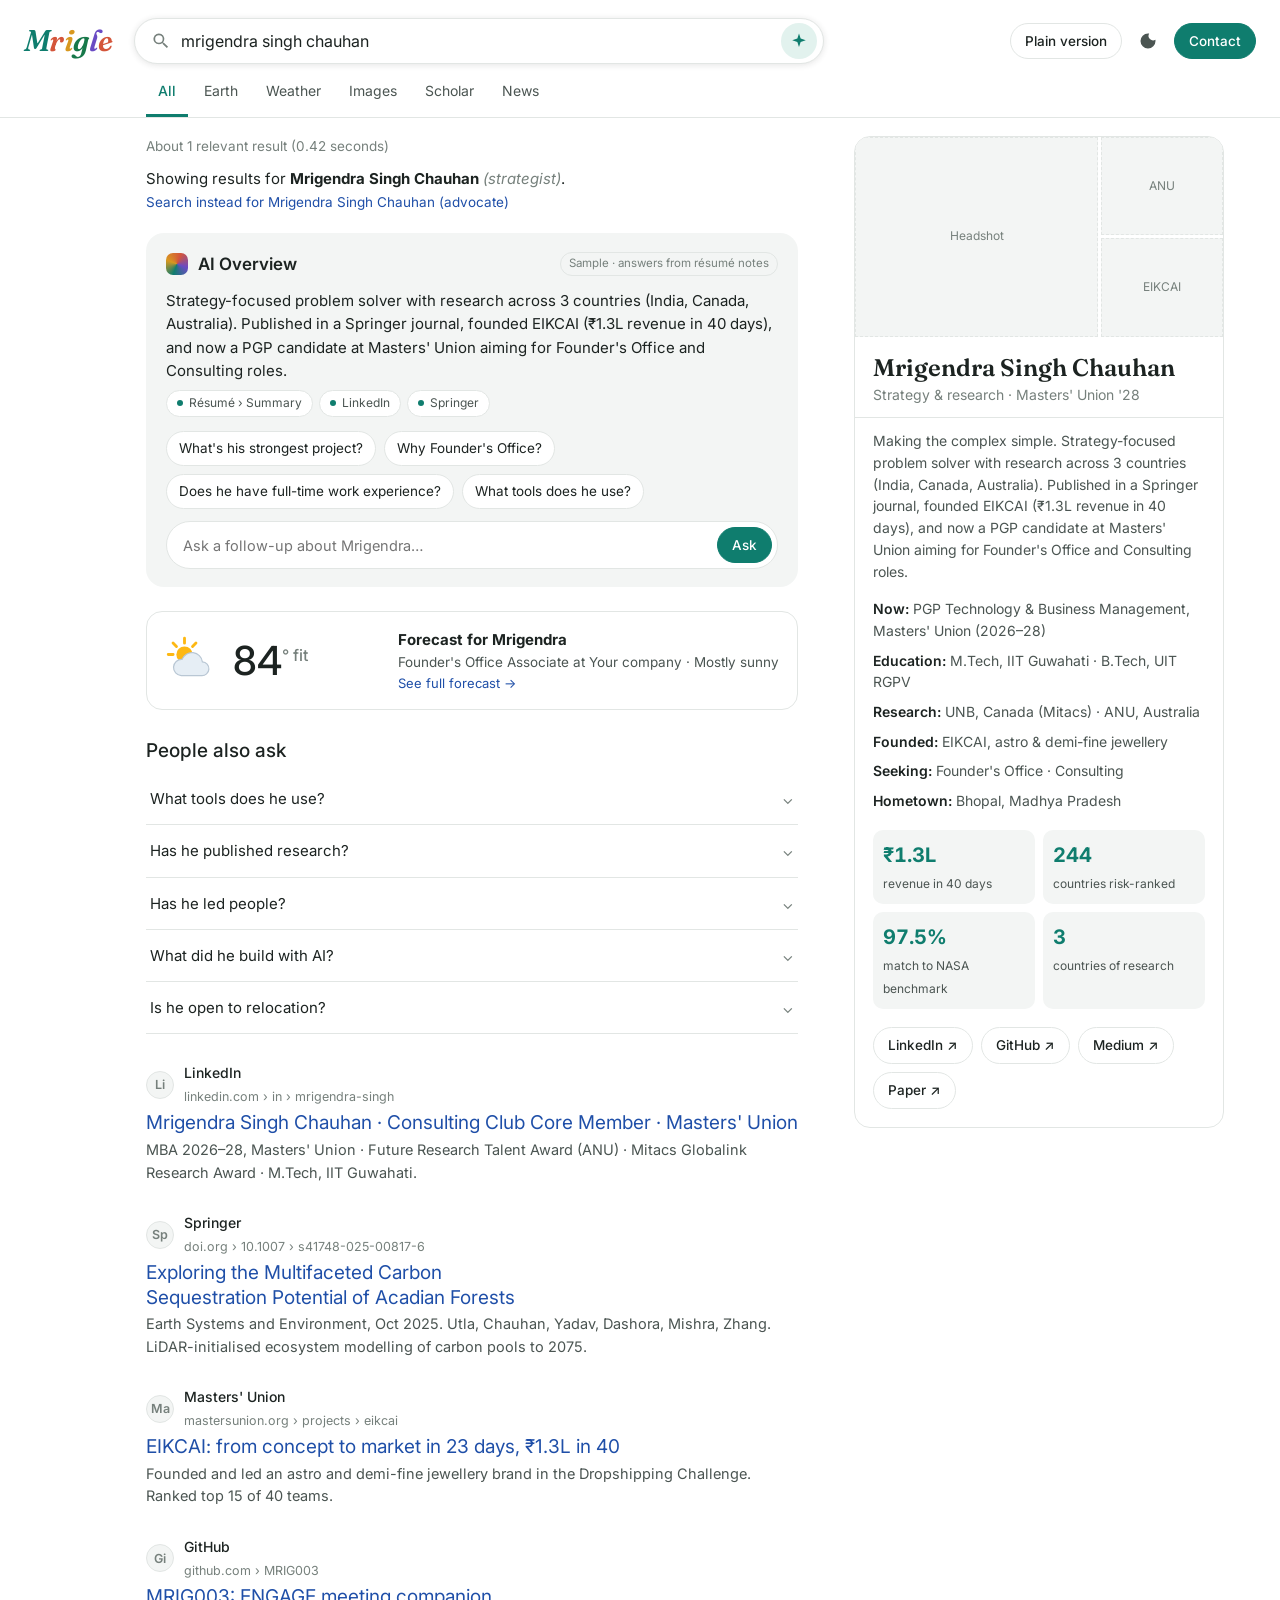
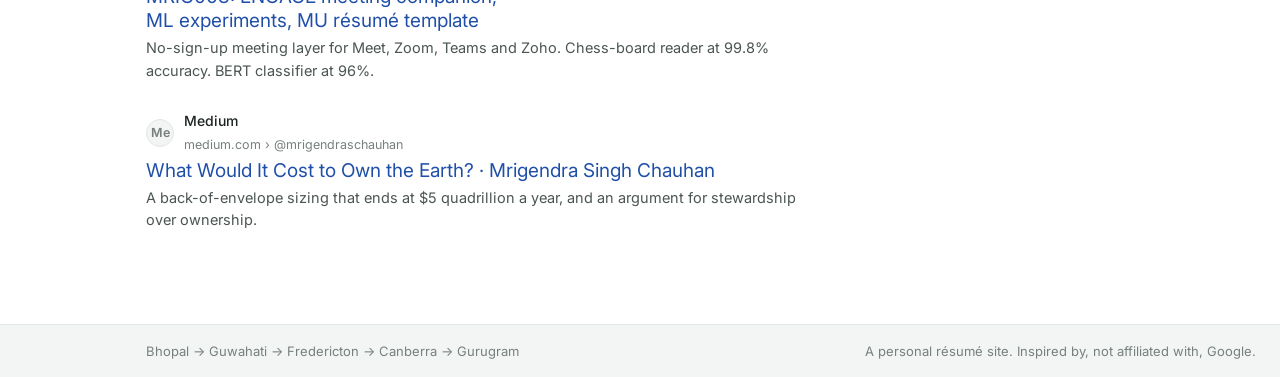
==== search/index.html @ 3cc462b9 "Add Mrigle sample: search results, AI overview chat, Earth globe and per-company fit forecast Co-Aut" ====
<!doctype html>
<html lang="en">
<head>
<meta charset="utf-8">
<meta name="viewport" content="width=device-width, initial-scale=1">
<title>Mrigendra Singh Chauhan · Mrigle</title>
<meta name="description" content="Search results for Mrigendra Singh Chauhan: researcher across 3 countries, founder, and Founder's Office / Consulting candidate. Ask the AI overview or check the forecast for your company.">
<meta property="og:title" content="Mrigendra Singh Chauhan · Making the complex simple">
<meta property="og:description" content="Research in 3 countries · Springer-published · Founded EIKCAI (₹1.3L in 40 days) · Masters' Union PGP">
<link rel="preconnect" href="https://fonts.googleapis.com">
<link rel="preconnect" href="https://fonts.gstatic.com" crossorigin>
<link href="https://fonts.googleapis.com/css2?family=Fraunces:ital,opsz,wght@1,9..144,600;0,9..144,600&family=Inter:wght@400;500;600&display=swap" rel="stylesheet">
<link rel="stylesheet" href="styles.css">
</head>
<body>
<a class="skip" href="#main">Skip to content</a>

<header class="top">
  <div class="top-row">
    <a class="logo" href="#all" aria-label="Mrigle home"><span>M</span><span>r</span><span>i</span><span>g</span><span>l</span><span>e</span></a>
    <form class="searchbar" id="searchForm" role="search">
      <svg viewBox="0 0 24 24" aria-hidden="true"><path d="M15.5 14h-.8l-.3-.3A6.5 6.5 0 1 0 9.5 16a6.5 6.5 0 0 0 4.2-1.6l.3.3v.8l5 5 1.5-1.5-5-5Zm-6 0a4.5 4.5 0 1 1 0-9 4.5 4.5 0 0 1 0 9Z"/></svg>
      <input id="q" aria-label="Ask about Mrigendra" autocomplete="off">
      <button type="submit" class="ask-btn" aria-label="Ask">
        <svg viewBox="0 0 24 24" aria-hidden="true"><path d="M12 2l2.2 6.6L21 11l-6.8 2.4L12 20l-2.2-6.6L3 11l6.8-2.4z"/></svg>
      </button>
    </form>
    <div class="top-actions">
      <button class="pill" id="plainBtn" aria-pressed="false">Plain version</button>
      <button class="icon-btn" id="themeBtn" aria-label="Toggle dark mode">
        <svg viewBox="0 0 24 24" aria-hidden="true"><path d="M12 3a9 9 0 1 0 9 9c0-.5 0-.9-.1-1.4A5.5 5.5 0 0 1 13.4 3.1L12 3Z"/></svg>
      </button>
      <a class="pill solid" href="mailto:mrigendra.chauhan2028@mastersunion.org">Contact</a>
    </div>
  </div>
  <nav class="tabs" aria-label="Result types">
    <a href="#all" data-tab="all">All</a>
    <a href="#maps" data-tab="maps">Earth</a>
    <a href="#weather" data-tab="weather">Weather</a>
    <a href="#images" data-tab="images">Images</a>
    <a href="#scholar" data-tab="scholar">Scholar</a>
    <a href="#news" data-tab="news">News</a>
  </nav>
</header>

<main id="main">
  <!-- ALL -->
  <section class="tab" id="tab-all" aria-label="All results">
    <div class="serp">
      <div class="col-main">
        <p class="meta-line">About 1 relevant result (0.42 seconds)</p>
        <p class="dym">Showing results for <b>Mrigendra Singh Chauhan</b> <i>(strategist)</i>. <button class="link" id="dymBtn">Search instead for Mrigendra Singh Chauhan (advocate)</button></p>
        <p class="dym-note" id="dymNote" hidden>Different Mrigendra. Several people share this name; this one models climates and markets, not court cases.</p>

        <article class="overview" aria-label="AI Overview">
          <header class="ov-head">
            <span class="spark" aria-hidden="true"></span><h2>AI Overview</h2>
            <span class="badge">Sample · answers from résumé notes</span>
          </header>
          <div class="thread" id="thread" aria-live="polite"></div>
          <div class="ov-chips" id="ovChips"></div>
          <form class="followup" id="followForm">
            <input id="followInput" placeholder="Ask a follow-up about Mrigendra…" aria-label="Ask a follow-up">
            <button class="pill solid" type="submit">Ask</button>
          </form>
        </article>

        <a class="weather-card" href="#weather" id="miniWeather" aria-label="Open the forecast for Mrigendra"></a>

        <section class="paa" aria-label="People also ask">
          <h2>People also ask</h2>
          <div id="paa"></div>
        </section>

        <section class="results" id="results" aria-label="Web results"></section>
      </div>

      <aside class="kp" aria-label="Knowledge panel">
        <div class="kp-photos">
          <div class="ph big">Headshot</div>
          <div class="ph">ANU</div>
          <div class="ph">EIKCAI</div>
        </div>
        <h2 id="kpName"></h2>
        <p class="kp-sub">Strategy &amp; research · Masters' Union '28</p>
        <p class="kp-summary" id="kpSummary"></p>
        <dl id="kpFacts"></dl>
        <div class="kp-stats" id="kpStats"></div>
        <div class="kp-links" id="kpLinks"></div>
      </aside>
    </div>
  </section>

  <!-- EARTH -->
  <section class="tab" id="tab-maps" aria-label="Earth" hidden>
    <div class="earth">
      <div class="globe-wrap" id="globeWrap">
        <svg id="globe" role="img" aria-label="Globe showing the route from Bhopal to Gurugram via Guwahati, Fredericton and Canberra"></svg>
        <div class="globe-hint">Drag to spin · click a pin</div>
      </div>
      <aside class="voyager" aria-label="Story">
        <div class="v-head">
          <span class="v-kicker">Voyager story</span>
          <h2>The route so far</h2>
          <div class="layers" id="layers" role="group" aria-label="Layers"></div>
        </div>
        <div class="v-card" id="vCard" aria-live="polite"></div>
        <div class="v-nav">
          <button class="pill" id="prevBtn">← Prev</button>
          <button class="pill solid" id="tourBtn">▶ Play tour</button>
          <button class="pill" id="nextBtn">Next →</button>
        </div>
        <ol class="v-list" id="vList"></ol>
      </aside>
    </div>
  </section>

  <!-- WEATHER -->
  <section class="tab" id="tab-weather" aria-label="Weather" hidden>
    <div class="wx-wrap">
      <article class="wx" id="wx" aria-live="polite"></article>
      <aside class="wx-side">
        <h2>Check another forecast</h2>
        <label for="companySel" class="lbl">Saved company forecasts</label>
        <select id="companySel"></select>
        <label for="jd" class="lbl">Or paste a job description</label>
        <textarea id="jd" placeholder="Paste the JD. The forecast updates with an honest match: sunshine where I fit, rain where I don't."></textarea>
        <div class="row">
          <button class="pill solid" id="jdBtn">Run forecast</button>
          <button class="pill" data-ex="strong">Strong-fit JD</button>
          <button class="pill" data-ex="weak">Weak-fit JD</button>
        </div>
        <p class="fineprint">Sample uses keyword matching. The final build reads the JD with an AI model, using only my résumé as evidence.</p>
      </aside>
    </div>
  </section>

  <!-- IMAGES -->
  <section class="tab" id="tab-images" aria-label="Images" hidden>
    <div class="wide"><div class="img-grid" id="imgGrid"></div></div>
  </section>

  <!-- SCHOLAR -->
  <section class="tab" id="tab-scholar" aria-label="Scholar" hidden>
    <div class="wide narrow" id="scholar"></div>
  </section>

  <!-- NEWS -->
  <section class="tab" id="tab-news" aria-label="News" hidden>
    <div class="wide narrow" id="news"></div>
  </section>

  <!-- PLAIN -->
  <section id="plain" hidden aria-label="Plain résumé"></section>
</main>

<footer class="foot">
  <span>Bhopal → Guwahati → Fredericton → Canberra → Gurugram</span>
  <span>A personal résumé site. Inspired by, not affiliated with, Google.</span>
</footer>

<script src="vendor/d3.min.js"></script>
<script src="vendor/topojson-client.min.js"></script>
<script src="vendor/world-110m.js"></script>
<script src="data.js"></script>
<script src="app.js"></script>
</body>
</html>
---- search/styles.css ----
:root{
  --bg:#ffffff; --bg-2:#f3f5f4; --card:#ffffff; --ink:#1c2321; --ink-2:#4b5552; --muted:#76807c;
  --line:#e2e6e4; --link:#1f4fa8; --visited:#5b3fa0; --green:#17784a; --chip:#eef2f0;
  --accent:#0f7d6e; --accent-soft:#e2f2ee; --coral:#d4553a; --amber:#d8981f; --violet:#6a4bc4;
  --sky-1:#4a90c9; --sky-2:#7cb8e2; --space:#0b1020;
  --sans:'Inter',system-ui,-apple-system,Segoe UI,Roboto,Arial,sans-serif; --serif:'Fraunces',Georgia,serif;
}
@media (prefers-color-scheme:dark){:root:not([data-theme="light"]){
  --bg:#151918; --bg-2:#1d2321; --card:#1d2321; --ink:#e8ecea; --ink-2:#b6bfbb; --muted:#8c9692;
  --line:#2e3633; --link:#8ab4f8; --visited:#c3a6f5; --green:#6fcf97; --chip:#252c2a;
  --accent:#5fd0bc; --accent-soft:#1d3531; --sky-1:#1e3a5c; --sky-2:#2e5a85;}}
:root[data-theme="dark"]{
  --bg:#151918; --bg-2:#1d2321; --card:#1d2321; --ink:#e8ecea; --ink-2:#b6bfbb; --muted:#8c9692;
  --line:#2e3633; --link:#8ab4f8; --visited:#c3a6f5; --green:#6fcf97; --chip:#252c2a;
  --accent:#5fd0bc; --accent-soft:#1d3531; --sky-1:#1e3a5c; --sky-2:#2e5a85;}

*{box-sizing:border-box;margin:0;padding:0}
body{background:var(--bg);color:var(--ink);font:15px/1.55 var(--sans);-webkit-font-smoothing:antialiased}
a{color:var(--link);text-decoration:none}
a:hover{text-decoration:underline}
button{font:inherit;color:inherit;cursor:pointer}
:focus-visible{outline:2px solid var(--accent);outline-offset:2px}
h1,h2,h3{text-wrap:balance}
.skip{position:absolute;left:-999px}
.skip:focus{left:12px;top:12px;background:var(--card);padding:8px;z-index:99}

/* header */
.top{position:sticky;top:0;z-index:30;background:var(--bg);border-bottom:1px solid var(--line)}
.top-row{display:flex;align-items:center;gap:22px;padding:18px 24px 6px}
.logo{font:600 italic 30px/1 var(--serif);letter-spacing:-.02em;text-decoration:none!important;flex:none}
.logo span:nth-child(1){color:var(--accent)} .logo span:nth-child(2){color:var(--coral)}
.logo span:nth-child(3){color:var(--amber)} .logo span:nth-child(4){color:var(--green)}
.logo span:nth-child(5){color:var(--violet)} .logo span:nth-child(6){color:var(--coral)}
.searchbar{flex:1;max-width:690px;display:flex;align-items:center;gap:10px;background:var(--card);border:1px solid var(--line);border-radius:999px;padding:0 6px 0 16px;height:46px;box-shadow:0 1px 6px rgba(32,33,36,.12)}
.searchbar:focus-within{box-shadow:0 1px 10px rgba(32,33,36,.22)}
.searchbar svg{width:20px;height:20px;fill:var(--muted);flex:none}
.searchbar input{flex:1;border:0;background:transparent;font:16px var(--sans);color:var(--ink);outline:none;min-width:0}
.ask-btn{width:36px;height:36px;border-radius:50%;border:0;background:var(--accent-soft);display:grid;place-items:center}
.ask-btn svg{fill:var(--accent);width:18px;height:18px}
.top-actions{display:flex;gap:8px;align-items:center;margin-left:auto}
.pill{border:1px solid var(--line);background:var(--card);border-radius:999px;padding:7px 14px;font-size:13.5px;font-weight:500;color:var(--ink);transition:transform .12s,background .15s;display:inline-flex;align-items:center;gap:6px;text-decoration:none!important}
.pill:hover{background:var(--bg-2)}
.pill:active{transform:scale(.97)}
.pill.solid{background:var(--accent);border-color:var(--accent);color:#fff}
:root[data-theme="dark"] .pill.solid{color:#0b1513}
.icon-btn{width:36px;height:36px;border-radius:50%;border:0;background:transparent;display:grid;place-items:center}
.icon-btn:hover{background:var(--bg-2)}
.icon-btn svg{width:20px;height:20px;fill:var(--ink-2)}
.tabs{display:flex;gap:4px;padding:0 24px 0 146px;overflow-x:auto;scrollbar-width:none}
.tabs a{padding:10px 12px 12px;color:var(--ink-2);font-size:14px;border-bottom:3px solid transparent;white-space:nowrap;text-decoration:none}
.tabs a:hover{color:var(--ink)}
.tabs a[aria-current="page"]{color:var(--accent);border-bottom-color:var(--accent);font-weight:500}

/* all tab */
.serp{display:grid;grid-template-columns:minmax(0,652px) 370px;gap:56px;padding:18px 24px 64px 146px}
.meta-line{color:var(--muted);font-size:13.5px}
.dym{margin:10px 0 2px;font-size:15px}
.dym i{color:var(--muted)}
.link{border:0;background:none;color:var(--link);text-align:left;font-size:13.5px;display:block;margin-top:2px}
.link:hover{text-decoration:underline}
.dym-note{font-size:13.5px;color:var(--ink-2);background:var(--bg-2);padding:8px 12px;border-radius:8px;margin-top:6px}

.overview{margin:20px 0 24px;border-radius:18px;background:var(--bg-2);padding:18px 20px}
.ov-head{display:flex;align-items:center;gap:10px;margin-bottom:12px;flex-wrap:wrap}
.ov-head h2{font-size:17px;font-weight:600}
.spark{width:22px;height:22px;border-radius:7px;background:conic-gradient(from 200deg,var(--accent),var(--amber),var(--coral),var(--violet),var(--accent))}
.badge{font-size:11.5px;color:var(--muted);border:1px solid var(--line);border-radius:999px;padding:2px 8px;margin-left:auto}
.thread{display:flex;flex-direction:column;gap:12px;max-height:440px;overflow:auto}
.q-bubble{align-self:flex-end;background:var(--accent);color:#fff;padding:8px 14px;border-radius:16px 16px 4px 16px;max-width:85%;font-size:14.5px}
:root[data-theme="dark"] .q-bubble{color:#0b1513}
.a-block{font-size:15px;color:var(--ink)}
.a-block .cursor{display:inline-block;width:7px;height:15px;background:var(--accent);margin-left:2px;vertical-align:-2px;animation:blink 1s steps(2) infinite}
@keyframes blink{50%{opacity:0}}
.sources{display:flex;flex-wrap:wrap;gap:6px;margin-top:8px}
.src{font-size:12px;background:var(--card);border:1px solid var(--line);border-radius:999px;padding:3px 10px;color:var(--ink-2);display:inline-flex;gap:6px;align-items:center}
.src:before{content:"";width:6px;height:6px;border-radius:50%;background:var(--accent)}
.ov-chips{display:flex;flex-wrap:wrap;gap:8px;margin:14px 0 12px}
.chip{border:1px solid var(--line);background:var(--card);border-radius:999px;padding:6px 12px;font-size:13.5px}
.chip:hover{border-color:var(--accent);color:var(--accent)}
.followup{display:flex;gap:8px;background:var(--card);border:1px solid var(--line);border-radius:999px;padding:5px 5px 5px 16px}
.followup input{flex:1;border:0;background:transparent;font:14.5px var(--sans);color:var(--ink);outline:none;min-width:0}

/* mini weather answer card */
.weather-card{display:grid;grid-template-columns:auto 1fr auto;gap:16px;align-items:center;border:1px solid var(--line);border-radius:16px;padding:16px 18px;margin-bottom:26px;color:var(--ink);text-decoration:none!important;transition:box-shadow .15s}
.weather-card:hover{box-shadow:0 2px 12px rgba(0,0,0,.08)}
.weather-card .wi{width:52px;height:52px}
.weather-card .t{font-size:40px;font-weight:500;line-height:1}
.weather-card .t sup{font-size:16px;color:var(--muted)}
.weather-card .w-meta{font-size:13.5px;color:var(--ink-2)}
.weather-card .w-meta b{display:block;font-size:15px;color:var(--ink)}
.weather-card .go{font-size:13px;color:var(--link)}

/* people also ask */
.paa{margin-bottom:28px}
.paa h2{font-size:19px;font-weight:500;margin-bottom:8px}
.paa details{border-bottom:1px solid var(--line)}
.paa summary{list-style:none;cursor:pointer;padding:14px 4px;display:flex;justify-content:space-between;gap:12px;font-size:15px}
.paa summary::-webkit-details-marker{display:none}
.paa summary:after{content:"⌄";color:var(--muted);transition:transform .2s}
.paa details[open] summary:after{transform:rotate(180deg)}
.paa .ans{padding:0 4px 16px;color:var(--ink-2);font-size:14.5px}
.paa .ans .sources{margin-top:8px}

/* results */
.result{margin-bottom:28px}
.r-site{display:flex;gap:10px;align-items:center;margin-bottom:4px}
.fav{width:28px;height:28px;border-radius:50%;background:var(--bg-2);border:1px solid var(--line);display:grid;place-items:center;font-size:11px;font-weight:600;color:var(--ink-2)}
.r-site b{display:block;font-size:14px;font-weight:500;color:var(--ink)}
.r-site span{font-size:12.5px;color:var(--muted)}
.result h3{font-size:19px;font-weight:400;line-height:1.3}
.result p{color:var(--ink-2);font-size:14.5px;margin-top:3px}

/* knowledge panel */
.kp{border:1px solid var(--line);border-radius:16px;padding:0 0 18px;overflow:hidden;align-self:start;position:sticky;top:130px}
.kp-photos{display:grid;grid-template-columns:2fr 1fr;grid-template-rows:1fr 1fr;gap:3px;height:200px;margin-bottom:16px}
.ph{background:var(--bg-2);display:grid;place-items:center;font-size:12px;color:var(--muted);border:1px dashed var(--line)}
.ph.big{grid-row:span 2}
.kp h2{font:600 24px var(--serif);padding:0 18px}
.kp-sub{color:var(--muted);font-size:14px;padding:2px 18px 12px;border-bottom:1px solid var(--line)}
.kp-summary{padding:12px 18px;font-size:14px;color:var(--ink-2)}
.kp dl{padding:0 18px;font-size:14px}
.kp dl div{padding:4px 0}
.kp dt{display:inline;font-weight:600}
.kp dd{display:inline;color:var(--ink-2)}
.kp-stats{display:grid;grid-template-columns:1fr 1fr;gap:8px;padding:14px 18px}
.kp-stats div{background:var(--bg-2);border-radius:10px;padding:10px}
.kp-stats b{display:block;font-size:20px;color:var(--accent);font-variant-numeric:tabular-nums}
.kp-stats span{font-size:12px;color:var(--ink-2)}
.kp-links{display:flex;flex-wrap:wrap;gap:8px;padding:4px 18px 0}

/* earth */
.earth{display:grid;grid-template-columns:1fr 380px;height:calc(100vh - 116px);min-height:560px;background:var(--space)}
.globe-wrap{position:relative;overflow:hidden;background:radial-gradient(circle at 50% 50%,#16213f 0,#0b1020 60%)}
.globe-wrap:before{content:"";position:absolute;inset:0;background-image:radial-gradient(1px 1px at 20% 30%,#fff9,transparent),radial-gradient(1px 1px at 70% 80%,#fff7,transparent),radial-gradient(1px 1px at 85% 15%,#fff8,transparent),radial-gradient(1px 1px at 40% 70%,#fff6,transparent),radial-gradient(1px 1px at 10% 85%,#fff7,transparent),radial-gradient(1px 1px at 60% 10%,#fff8,transparent);pointer-events:none}
#globe{width:100%;height:100%;display:block;cursor:grab;touch-action:none}
#globe:active{cursor:grabbing}
.sphere{fill:#0e3a5c}
.grat{fill:none;stroke:#ffffff14;stroke-width:.6}
.land{fill:#2f6b4f;stroke:#1d4a36;stroke-width:.5}
.route{fill:none;stroke:#ffb74d;stroke-width:2;stroke-dasharray:5 5}
.gpin{cursor:pointer}
.gpin circle{fill:#ff7043;stroke:#fff;stroke-width:2}
.gpin.active circle{fill:#ffd54f;r:8}
.gpin text{fill:#fff;font:600 12px var(--sans);paint-order:stroke;stroke:#0b1020;stroke-width:3px}
.gpin.dim{opacity:.25}
.globe-hint{position:absolute;left:16px;bottom:14px;color:#ffffffaa;font-size:12px}
.voyager{background:var(--card);display:flex;flex-direction:column;overflow:auto;border-left:1px solid var(--line)}
.v-head{padding:20px 20px 12px}
.v-kicker{font-size:12px;text-transform:uppercase;letter-spacing:.08em;color:var(--accent);font-weight:600}
.v-head h2{font:600 26px var(--serif);margin:2px 0 12px}
.layers{display:flex;flex-wrap:wrap;gap:6px}
.layer{font-size:12.5px;border:1px solid var(--line);border-radius:999px;padding:4px 10px;background:var(--card)}
.layer[aria-pressed="true"]{background:var(--accent-soft);border-color:var(--accent);color:var(--accent)}
.v-card{flex:none;margin:6px 20px 12px;border-radius:14px;overflow:hidden;border:1px solid var(--line)}
.v-card .ph{height:150px;border:0;border-bottom:1px dashed var(--line)}
.v-body{padding:14px 16px}
.v-body .when{font-size:12.5px;color:var(--muted)}
.v-body h3{font:600 21px var(--serif);margin:2px 0 6px}
.v-body p{font-size:14px;color:var(--ink-2)}
.v-result{display:flex;align-items:baseline;gap:10px;margin-top:12px;background:var(--accent-soft);border-radius:10px;padding:10px 12px}
.v-result b{font-size:24px;color:var(--accent);font-variant-numeric:tabular-nums}
.v-result span{font-size:13px;color:var(--ink-2)}
.v-nav{display:flex;justify-content:space-between;gap:8px;padding:0 20px 12px}
.v-list{list-style:none;padding:0 12px 20px}
.v-list button{width:100%;text-align:left;border:0;background:transparent;padding:9px 8px;border-radius:10px;display:flex;gap:12px;align-items:center;font-size:14px}
.v-list button:hover{background:var(--bg-2)}
.v-list button[aria-current="true"]{background:var(--accent-soft)}
.v-list .n{width:24px;height:24px;border-radius:50%;background:var(--coral);color:#fff;display:grid;place-items:center;font-size:12px;font-weight:600;flex:none}
.v-list small{display:block;color:var(--muted);font-size:12px}

/* weather */
.wx-wrap{display:grid;grid-template-columns:minmax(0,700px) 1fr;gap:28px;padding:24px 24px 64px 146px;max-width:1300px}
.wx{border:1px solid var(--line);border-radius:20px;overflow:hidden}
.wx-hero{background:linear-gradient(160deg,var(--sky-1),var(--sky-2));color:#fff;padding:22px 24px 18px}
.wx-loc{font-size:14px;opacity:.9}
.wx-loc b{font-size:20px;display:block;opacity:1;font-weight:600}
.wx-main{display:flex;align-items:center;gap:18px;margin-top:14px;flex-wrap:wrap}
.wx-main .wi{width:84px;height:84px}
.wx-temp{font-size:76px;font-weight:300;line-height:1;font-variant-numeric:tabular-nums}
.wx-temp sup{font-size:22px;font-weight:500;vertical-align:top;margin-left:2px}
.wx-cond{font-size:15px}
.wx-cond b{display:block;font-size:22px;font-weight:500}
.wx-headline{margin-top:14px;font-size:15px;max-width:560px;opacity:.95}
.wx-sec{padding:16px 22px;border-top:1px solid var(--line)}
.wx-sec h3{font-size:12px;text-transform:uppercase;letter-spacing:.08em;color:var(--muted);font-weight:600;margin-bottom:10px}
.chart{width:100%;height:120px;display:block}
.chart .area{fill:var(--accent-soft)}
.chart .line{fill:none;stroke:var(--accent);stroke-width:2.5}
.chart text{font:11px var(--sans);fill:var(--ink-2)}
.chart text.v{font-weight:600;fill:var(--ink)}
.hourly{display:grid;grid-template-columns:repeat(8,1fr);text-align:center;gap:4px}
.hourly div{font-size:12px;color:var(--ink-2)}
.hourly .wi{width:28px;height:28px;margin:0 auto 2px;display:block}
.days{display:grid;gap:2px}
.day{display:grid;grid-template-columns:70px 34px 1fr 90px;align-items:center;gap:12px;padding:8px 0;font-size:14px}
.day .wi{width:30px;height:30px}
.day b{font-weight:600}
.day .range{display:flex;align-items:center;gap:6px;font-variant-numeric:tabular-nums;justify-content:flex-end}
.day .range i{flex:1;height:5px;border-radius:9px;background:linear-gradient(90deg,var(--amber),var(--coral));max-width:40px}
.tiles{display:grid;grid-template-columns:repeat(3,1fr);gap:10px}
.tile{background:var(--bg-2);border-radius:14px;padding:12px}
.tile .k{font-size:11.5px;text-transform:uppercase;letter-spacing:.06em;color:var(--muted)}
.tile .v{font-size:20px;font-weight:600;margin:2px 0}
.tile p{font-size:12.5px;color:var(--ink-2);line-height:1.4}
.tile.rain{background:color-mix(in srgb,var(--sky-2) 18%,var(--bg-2))}
.wx-list{font-size:14px;color:var(--ink-2);padding-left:18px}
.wx-side h2{font:600 22px var(--serif);margin-bottom:12px}
.lbl{display:block;font-size:12.5px;color:var(--muted);margin:12px 0 6px;text-transform:uppercase;letter-spacing:.06em}
select,textarea{width:100%;border:1px solid var(--line);border-radius:12px;background:var(--card);color:var(--ink);font:14px var(--sans);padding:10px 12px}
textarea{min-height:150px;resize:vertical}
.row{display:flex;gap:8px;flex-wrap:wrap;margin-top:10px}
.fineprint{font-size:12.5px;color:var(--muted);margin-top:12px}

/* images, scholar, news */
.wide{padding:24px 24px 64px 146px;max-width:1300px}
.narrow{max-width:900px}
.img-grid{display:grid;grid-template-columns:repeat(auto-fill,minmax(200px,1fr));gap:12px}
.img-grid figure{border-radius:12px;overflow:hidden;border:1px solid var(--line)}
.img-grid .ph{height:160px;border:0}
.img-grid figcaption{font-size:13px;padding:8px 10px;color:var(--ink-2)}
.sch{padding:16px 0;border-bottom:1px solid var(--line)}
.sch h3{font-size:17px;font-weight:400}
.sch p{font-size:13.5px;color:var(--green);margin-top:2px}
.sch .tools{font-size:12.5px;color:var(--muted);margin-top:4px}
.news-item{display:flex;gap:16px;padding:16px 0;border-bottom:1px solid var(--line)}
.news-item .ph{width:110px;height:80px;flex:none;border-radius:10px}
.news-item small{color:var(--muted);font-size:12.5px}
.news-item h3{font-size:17px;font-weight:500;margin-top:2px}

/* plain */
#plain{max-width:780px;margin:0 auto;padding:32px 20px 64px}
#plain h1{font:600 34px var(--serif)}
#plain h2{font-size:14px;text-transform:uppercase;letter-spacing:.08em;color:var(--accent);margin:24px 0 8px}
#plain li{margin:4px 0 4px 18px;color:var(--ink-2)}
body.plain .tabs,body.plain .tab{display:none!important}

.foot{display:flex;justify-content:space-between;flex-wrap:wrap;gap:8px;padding:16px 24px 16px 146px;background:var(--bg-2);color:var(--muted);font-size:13px;border-top:1px solid var(--line)}

@media (prefers-reduced-motion:reduce){*{transition:none!important;animation:none!important}}
@media (max-width:1100px){
  .serp{grid-template-columns:1fr;padding-left:24px}
  .kp{position:static;order:-1}
  .tabs,.wx-wrap,.wide,.foot{padding-left:24px}
  .wx-wrap{grid-template-columns:1fr}
}
@media (max-width:760px){
  .top-row{flex-wrap:wrap;gap:12px;padding:12px 16px 4px}
  .searchbar{order:3;flex-basis:100%}
  .tabs{padding:0 16px}
  .serp,.wx-wrap,.wide{padding:14px 16px 48px}
  .foot{padding:14px 16px}
  .earth{grid-template-columns:1fr;height:auto}
  .globe-wrap{height:60vh;min-height:360px}
  .voyager{border-left:0}
  .tiles{grid-template-columns:1fr 1fr}
  .kp-summary{display:none}
  .hourly{grid-template-columns:repeat(4,1fr)}
  .day{grid-template-columns:60px 30px 1fr;}
  .day .range{grid-column:3;justify-content:flex-start}
  .wx-temp{font-size:60px}
  #plainBtn{display:none}
}
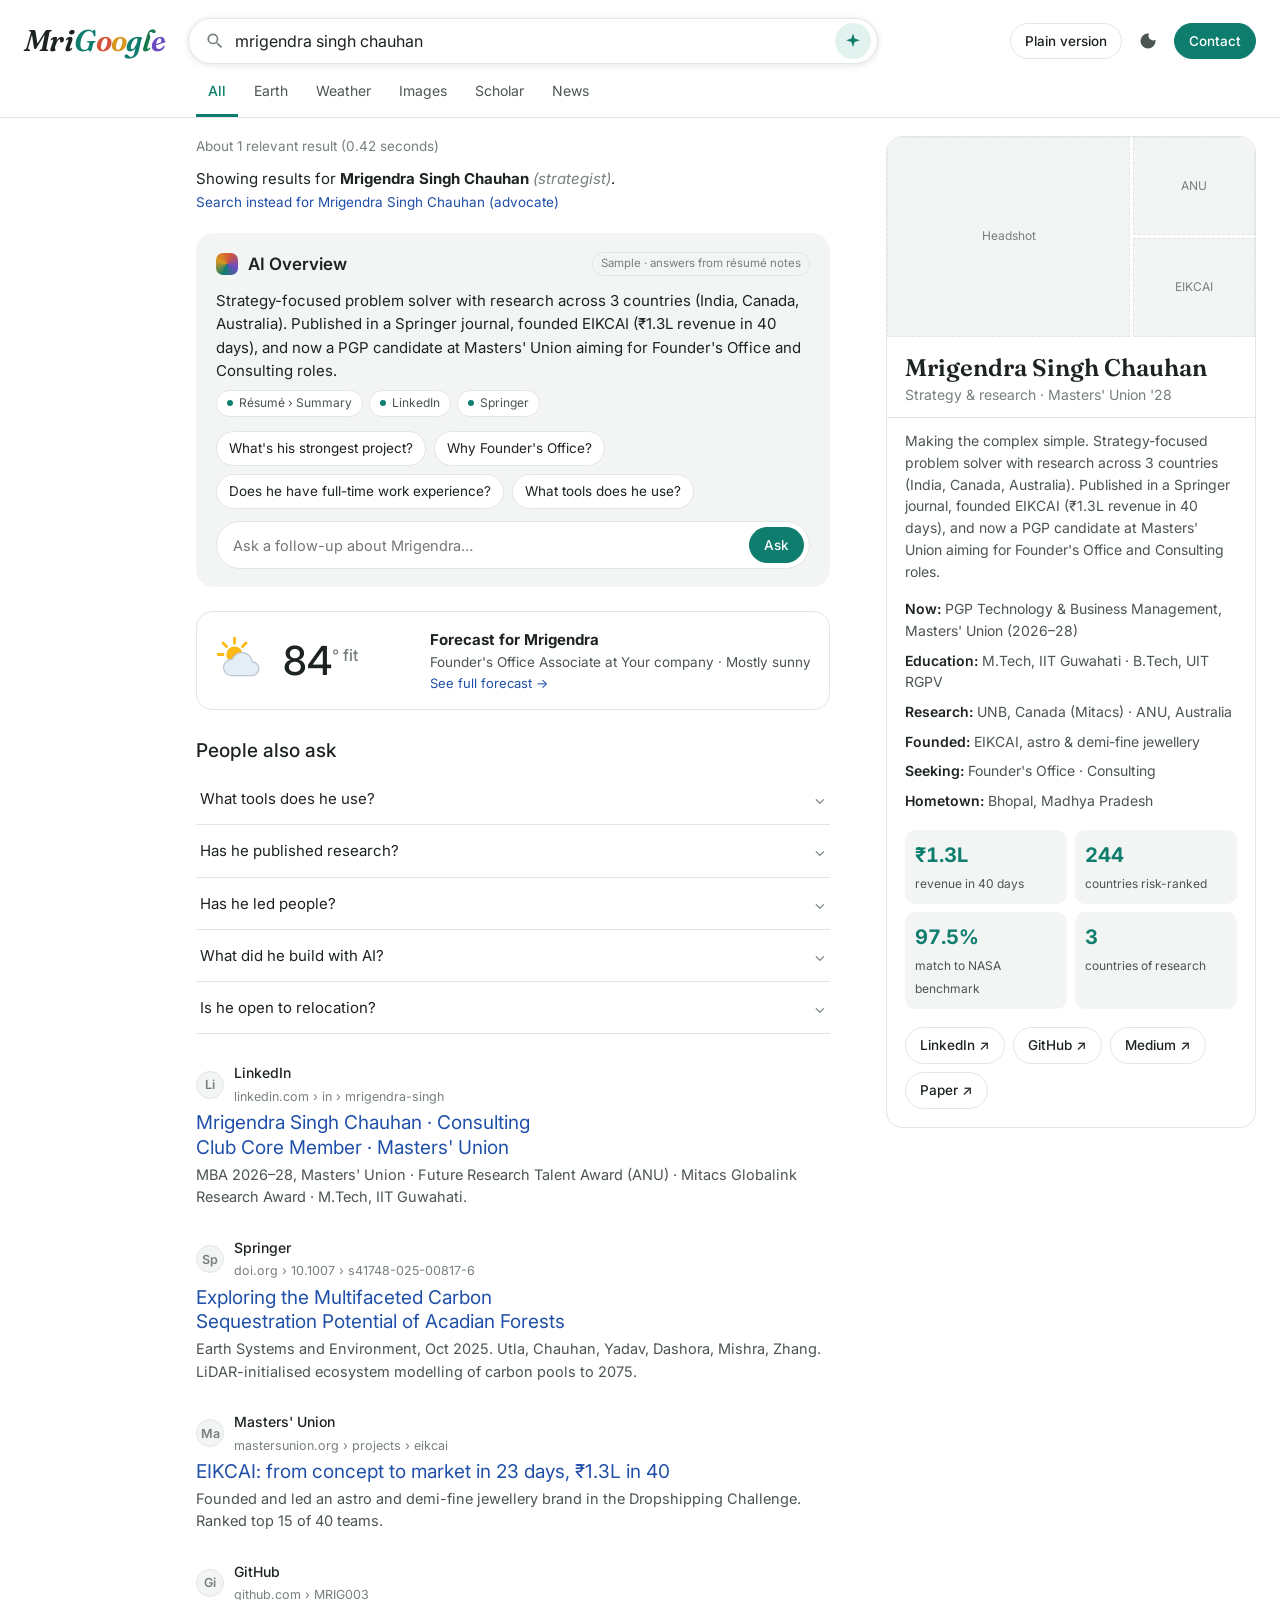
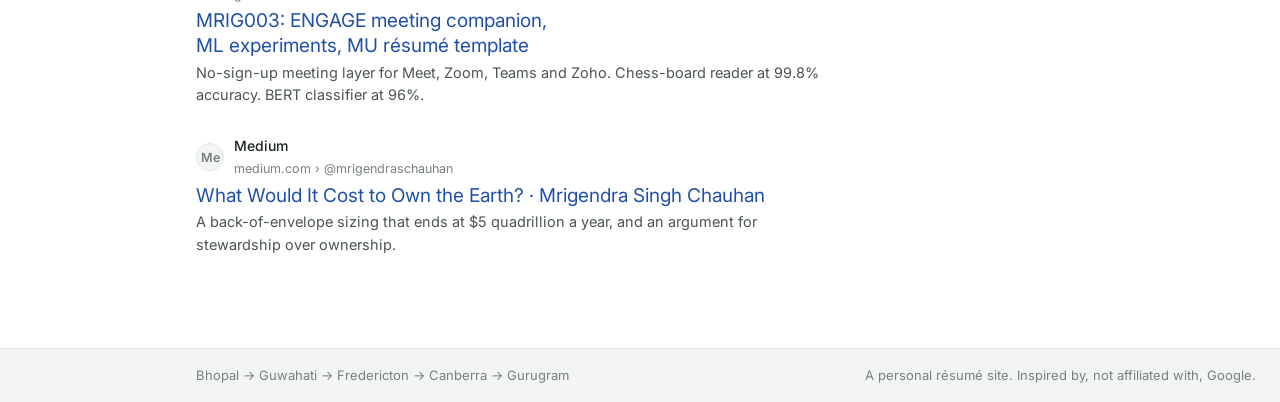
==== commit 1356c916: "Rename sample to MriGoogle Co-Authored-By: Claude Opus 5.5 <noreply@anthropic.com> Claude-Session: h" ====
--- a/search/index.html
+++ b/search/index.html
@@ -3,7 +3,7 @@
 <head>
 <meta charset="utf-8">
 <meta name="viewport" content="width=device-width, initial-scale=1">
-<title>Mrigendra Singh Chauhan · Mrigle</title>
+<title>Mrigendra Singh Chauhan · MriGoogle</title>
 <meta name="description" content="Search results for Mrigendra Singh Chauhan: researcher across 3 countries, founder, and Founder's Office / Consulting candidate. Ask the AI overview or check the forecast for your company.">
 <meta property="og:title" content="Mrigendra Singh Chauhan · Making the complex simple">
 <meta property="og:description" content="Research in 3 countries · Springer-published · Founded EIKCAI (₹1.3L in 40 days) · Masters' Union PGP">
@@ -17,7 +17,7 @@
 
 <header class="top">
   <div class="top-row">
-    <a class="logo" href="#all" aria-label="Mrigle home"><span>M</span><span>r</span><span>i</span><span>g</span><span>l</span><span>e</span></a>
+    <a class="logo" href="#all" aria-label="MriGoogle home"><span class="mri">Mri</span><span>G</span><span>o</span><span>o</span><span>g</span><span>l</span><span>e</span></a>
     <form class="searchbar" id="searchForm" role="search">
       <svg viewBox="0 0 24 24" aria-hidden="true"><path d="M15.5 14h-.8l-.3-.3A6.5 6.5 0 1 0 9.5 16a6.5 6.5 0 0 0 4.2-1.6l.3.3v.8l5 5 1.5-1.5-5-5Zm-6 0a4.5 4.5 0 1 1 0-9 4.5 4.5 0 0 1 0 9Z"/></svg>
       <input id="q" aria-label="Ask about Mrigendra" autocomplete="off">
--- a/search/styles.css
+++ b/search/styles.css
@@ -28,9 +28,10 @@
 .top{position:sticky;top:0;z-index:30;background:var(--bg);border-bottom:1px solid var(--line)}
 .top-row{display:flex;align-items:center;gap:22px;padding:18px 24px 6px}
 .logo{font:600 italic 30px/1 var(--serif);letter-spacing:-.02em;text-decoration:none!important;flex:none}
-.logo span:nth-child(1){color:var(--accent)} .logo span:nth-child(2){color:var(--coral)}
-.logo span:nth-child(3){color:var(--amber)} .logo span:nth-child(4){color:var(--green)}
-.logo span:nth-child(5){color:var(--violet)} .logo span:nth-child(6){color:var(--coral)}
+.logo .mri{color:var(--ink);margin-right:1px}
+.logo span:nth-child(2){color:var(--accent)} .logo span:nth-child(3){color:var(--coral)}
+.logo span:nth-child(4){color:var(--amber)} .logo span:nth-child(5){color:var(--accent)}
+.logo span:nth-child(6){color:var(--green)} .logo span:nth-child(7){color:var(--violet)}
 .searchbar{flex:1;max-width:690px;display:flex;align-items:center;gap:10px;background:var(--card);border:1px solid var(--line);border-radius:999px;padding:0 6px 0 16px;height:46px;box-shadow:0 1px 6px rgba(32,33,36,.12)}
 .searchbar:focus-within{box-shadow:0 1px 10px rgba(32,33,36,.22)}
 .searchbar svg{width:20px;height:20px;fill:var(--muted);flex:none}
@@ -46,13 +47,13 @@
 .icon-btn{width:36px;height:36px;border-radius:50%;border:0;background:transparent;display:grid;place-items:center}
 .icon-btn:hover{background:var(--bg-2)}
 .icon-btn svg{width:20px;height:20px;fill:var(--ink-2)}
-.tabs{display:flex;gap:4px;padding:0 24px 0 146px;overflow-x:auto;scrollbar-width:none}
+.tabs{display:flex;gap:4px;padding:0 24px 0 196px;overflow-x:auto;scrollbar-width:none}
 .tabs a{padding:10px 12px 12px;color:var(--ink-2);font-size:14px;border-bottom:3px solid transparent;white-space:nowrap;text-decoration:none}
 .tabs a:hover{color:var(--ink)}
 .tabs a[aria-current="page"]{color:var(--accent);border-bottom-color:var(--accent);font-weight:500}
 
 /* all tab */
-.serp{display:grid;grid-template-columns:minmax(0,652px) 370px;gap:56px;padding:18px 24px 64px 146px}
+.serp{display:grid;grid-template-columns:minmax(0,652px) 370px;gap:56px;padding:18px 24px 64px 196px}
 .meta-line{color:var(--muted);font-size:13.5px}
 .dym{margin:10px 0 2px;font-size:15px}
 .dym i{color:var(--muted)}
@@ -169,7 +170,7 @@
 .v-list small{display:block;color:var(--muted);font-size:12px}
 
 /* weather */
-.wx-wrap{display:grid;grid-template-columns:minmax(0,700px) 1fr;gap:28px;padding:24px 24px 64px 146px;max-width:1300px}
+.wx-wrap{display:grid;grid-template-columns:minmax(0,700px) 1fr;gap:28px;padding:24px 24px 64px 196px;max-width:1300px}
 .wx{border:1px solid var(--line);border-radius:20px;overflow:hidden}
 .wx-hero{background:linear-gradient(160deg,var(--sky-1),var(--sky-2));color:#fff;padding:22px 24px 18px}
 .wx-loc{font-size:14px;opacity:.9}
@@ -212,7 +213,7 @@
 .fineprint{font-size:12.5px;color:var(--muted);margin-top:12px}
 
 /* images, scholar, news */
-.wide{padding:24px 24px 64px 146px;max-width:1300px}
+.wide{padding:24px 24px 64px 196px;max-width:1300px}
 .narrow{max-width:900px}
 .img-grid{display:grid;grid-template-columns:repeat(auto-fill,minmax(200px,1fr));gap:12px}
 .img-grid figure{border-radius:12px;overflow:hidden;border:1px solid var(--line)}
@@ -234,7 +235,7 @@
 #plain li{margin:4px 0 4px 18px;color:var(--ink-2)}
 body.plain .tabs,body.plain .tab{display:none!important}
 
-.foot{display:flex;justify-content:space-between;flex-wrap:wrap;gap:8px;padding:16px 24px 16px 146px;background:var(--bg-2);color:var(--muted);font-size:13px;border-top:1px solid var(--line)}
+.foot{display:flex;justify-content:space-between;flex-wrap:wrap;gap:8px;padding:16px 24px 16px 196px;background:var(--bg-2);color:var(--muted);font-size:13px;border-top:1px solid var(--line)}
 
 @media (prefers-reduced-motion:reduce){*{transition:none!important;animation:none!important}}
 @media (max-width:1100px){
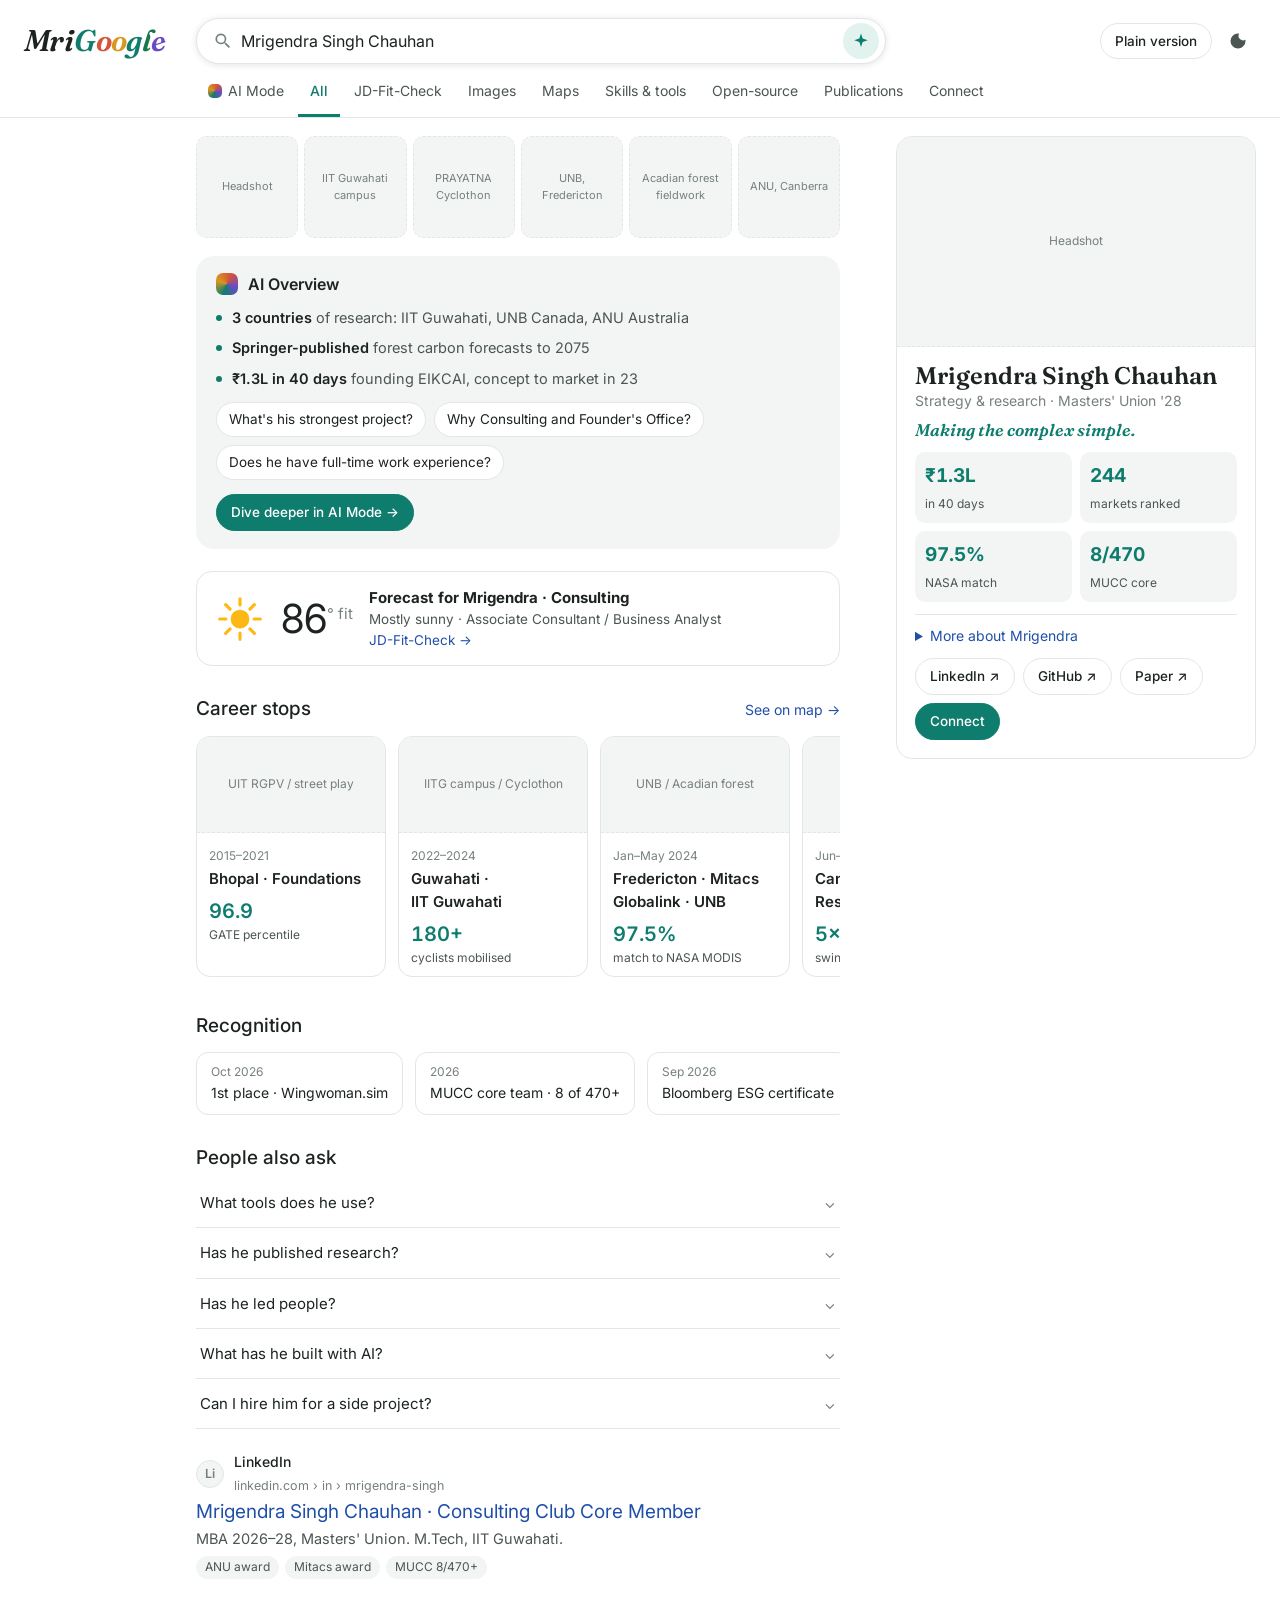
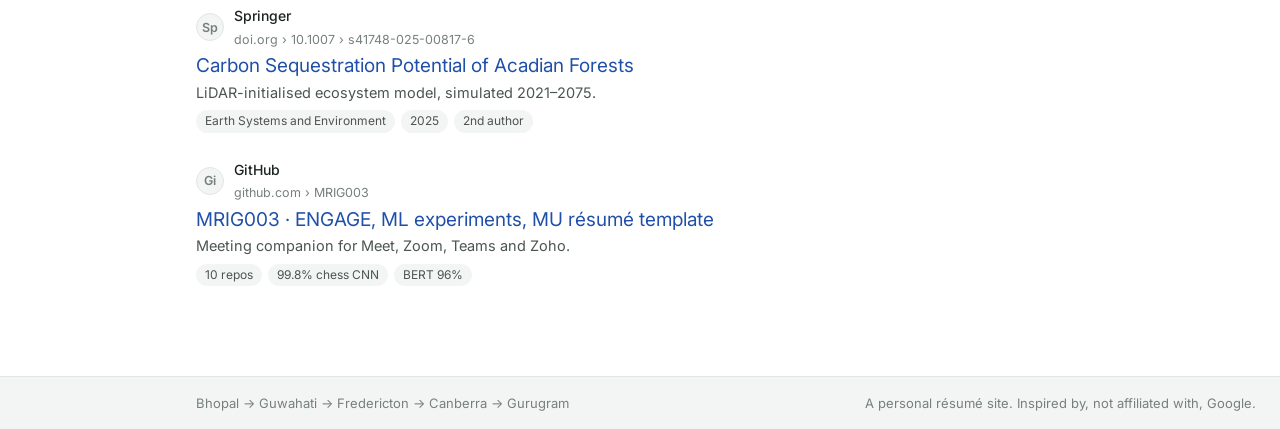
==== commit bc3c42fe: "Restructure MriGoogle: AI Mode chat, working keyword search, JD-Fit-Check forecasts, skills, open-so" ====
--- a/search/index.html
+++ b/search/index.html
@@ -4,7 +4,7 @@
 <meta charset="utf-8">
 <meta name="viewport" content="width=device-width, initial-scale=1">
 <title>Mrigendra Singh Chauhan · MriGoogle</title>
-<meta name="description" content="Search results for Mrigendra Singh Chauhan: researcher across 3 countries, founder, and Founder's Office / Consulting candidate. Ask the AI overview or check the forecast for your company.">
+<meta name="description" content="Mrigendra Singh Chauhan: research in 3 countries, Springer-published, founder of EIKCAI. Targeting Consulting and Founder's Office / Chief of Staff roles. Ask the AI, or check the forecast for your role.">
 <meta property="og:title" content="Mrigendra Singh Chauhan · Making the complex simple">
 <meta property="og:description" content="Research in 3 countries · Springer-published · Founded EIKCAI (₹1.3L in 40 days) · Masters' Union PGP">
 <link rel="preconnect" href="https://fonts.googleapis.com">
@@ -18,81 +18,146 @@
 <header class="top">
   <div class="top-row">
     <a class="logo" href="#all" aria-label="MriGoogle home"><span class="mri">Mri</span><span>G</span><span>o</span><span>o</span><span>g</span><span>l</span><span>e</span></a>
-    <form class="searchbar" id="searchForm" role="search">
+    <form class="searchbar" id="searchForm" role="search" autocomplete="off">
       <svg viewBox="0 0 24 24" aria-hidden="true"><path d="M15.5 14h-.8l-.3-.3A6.5 6.5 0 1 0 9.5 16a6.5 6.5 0 0 0 4.2-1.6l.3.3v.8l5 5 1.5-1.5-5-5Zm-6 0a4.5 4.5 0 1 1 0-9 4.5 4.5 0 0 1 0 9Z"/></svg>
-      <input id="q" aria-label="Ask about Mrigendra" autocomplete="off">
-      <button type="submit" class="ask-btn" aria-label="Ask">
+      <input id="q" aria-label="Search Mrigendra's work" role="combobox" aria-expanded="false" aria-controls="suggest" aria-autocomplete="list">
+      <button type="button" class="clear-btn" id="clearBtn" aria-label="Clear search" hidden>✕</button>
+      <button type="button" class="ask-btn" id="askBtn" aria-label="Ask in AI Mode" title="Ask in AI Mode">
         <svg viewBox="0 0 24 24" aria-hidden="true"><path d="M12 2l2.2 6.6L21 11l-6.8 2.4L12 20l-2.2-6.6L3 11l6.8-2.4z"/></svg>
       </button>
+      <ul class="suggest" id="suggest" role="listbox" hidden></ul>
     </form>
     <div class="top-actions">
       <button class="pill" id="plainBtn" aria-pressed="false">Plain version</button>
       <button class="icon-btn" id="themeBtn" aria-label="Toggle dark mode">
         <svg viewBox="0 0 24 24" aria-hidden="true"><path d="M12 3a9 9 0 1 0 9 9c0-.5 0-.9-.1-1.4A5.5 5.5 0 0 1 13.4 3.1L12 3Z"/></svg>
       </button>
-      <a class="pill solid" href="mailto:mrigendra.chauhan2028@mastersunion.org">Contact</a>
     </div>
   </div>
-  <nav class="tabs" aria-label="Result types">
+  <nav class="tabs" aria-label="Sections">
+    <a href="#ai" data-tab="ai"><span class="ai-dot" aria-hidden="true"></span>AI Mode</a>
     <a href="#all" data-tab="all">All</a>
-    <a href="#maps" data-tab="maps">Earth</a>
-    <a href="#weather" data-tab="weather">Weather</a>
+    <a href="#fit" data-tab="fit">JD-Fit-Check</a>
     <a href="#images" data-tab="images">Images</a>
-    <a href="#scholar" data-tab="scholar">Scholar</a>
-    <a href="#news" data-tab="news">News</a>
+    <a href="#maps" data-tab="maps">Maps</a>
+    <a href="#skills" data-tab="skills">Skills &amp; tools</a>
+    <a href="#opensource" data-tab="opensource">Open-source</a>
+    <a href="#publications" data-tab="publications">Publications</a>
+    <a href="#connect" data-tab="connect">Connect</a>
   </nav>
 </header>
 
 <main id="main">
+  <!-- AI MODE -->
+  <section class="tab" id="tab-ai" aria-label="AI Mode" hidden>
+    <div class="aimode">
+      <div class="ai-stage" id="aiStage">
+        <div class="ai-hello" id="aiHello">
+          <h1><span class="grad">Hello, I'm Mrigendra's AI.</span></h1>
+          <p>Ask about his research, ventures, skills or fit for your role. I only answer from his résumé and project notes.</p>
+          <div class="ai-cards" id="aiCards"></div>
+        </div>
+        <div class="ai-thread" id="aiThread" aria-live="polite"></div>
+      </div>
+      <form class="ai-input" id="aiForm">
+        <input id="aiInput" placeholder="Ask Mrigendra's AI" aria-label="Ask Mrigendra's AI">
+        <button type="button" class="pill" id="aiNew">New chat</button>
+        <button class="send" type="submit" aria-label="Send">
+          <svg viewBox="0 0 24 24" aria-hidden="true"><path d="M3 20.5 21 12 3 3.5v6.6L15 12 3 13.9z"/></svg>
+        </button>
+      </form>
+      <p class="ai-foot">Sample · scripted answers from résumé notes. The live version uses an AI model limited to the same sources.</p>
+    </div>
+  </section>
+
   <!-- ALL -->
-  <section class="tab" id="tab-all" aria-label="All results">
+  <section class="tab" id="tab-all" aria-label="All results" hidden>
     <div class="serp">
       <div class="col-main">
-        <p class="meta-line">About 1 relevant result (0.42 seconds)</p>
-        <p class="dym">Showing results for <b>Mrigendra Singh Chauhan</b> <i>(strategist)</i>. <button class="link" id="dymBtn">Search instead for Mrigendra Singh Chauhan (advocate)</button></p>
-        <p class="dym-note" id="dymNote" hidden>Different Mrigendra. Several people share this name; this one models climates and markets, not court cases.</p>
-
-        <article class="overview" aria-label="AI Overview">
-          <header class="ov-head">
-            <span class="spark" aria-hidden="true"></span><h2>AI Overview</h2>
-            <span class="badge">Sample · answers from résumé notes</span>
-          </header>
-          <div class="thread" id="thread" aria-live="polite"></div>
-          <div class="ov-chips" id="ovChips"></div>
-          <form class="followup" id="followForm">
-            <input id="followInput" placeholder="Ask a follow-up about Mrigendra…" aria-label="Ask a follow-up">
-            <button class="pill solid" type="submit">Ask</button>
-          </form>
-        </article>
-
-        <a class="weather-card" href="#weather" id="miniWeather" aria-label="Open the forecast for Mrigendra"></a>
-
-        <section class="paa" aria-label="People also ask">
-          <h2>People also ask</h2>
-          <div id="paa"></div>
-        </section>
-
-        <section class="results" id="results" aria-label="Web results"></section>
+        <!-- landing -->
+        <div id="landing">
+          <div class="strip" aria-label="Images of Mrigendra" id="strip"></div>
+
+          <article class="overview" aria-label="AI Overview">
+            <header class="ov-head"><span class="spark" aria-hidden="true"></span><h2>AI Overview</h2></header>
+            <ul class="ov-bullets" id="ovBullets"></ul>
+            <div class="ov-chips" id="ovChips"></div>
+            <a class="pill solid" href="#ai">Dive deeper in AI Mode →</a>
+          </article>
+
+          <a class="weather-card" href="#fit" id="miniWeather" aria-label="Open JD-Fit-Check"></a>
+
+          <section aria-label="Career stops">
+            <div class="sec-head"><h2>Career stops</h2><a href="#maps">See on map →</a></div>
+            <div class="carousel" id="stops"></div>
+          </section>
+
+          <section aria-label="Recognition">
+            <div class="sec-head"><h2>Recognition</h2></div>
+            <div class="carousel awards" id="awards"></div>
+          </section>
+
+          <section class="paa" aria-label="People also ask">
+            <h2>People also ask</h2>
+            <div id="paa"></div>
+          </section>
+
+          <section class="results" id="results" aria-label="Web results"></section>
+        </div>
+
+        <!-- keyword search results -->
+        <div id="searchView" hidden>
+          <p class="meta-line" id="searchMeta"></p>
+          <article class="overview compact" id="searchOverview" hidden></article>
+          <div id="searchResults"></div>
+        </div>
       </div>
 
       <aside class="kp" aria-label="Knowledge panel">
-        <div class="kp-photos">
-          <div class="ph big">Headshot</div>
-          <div class="ph">ANU</div>
-          <div class="ph">EIKCAI</div>
-        </div>
-        <h2 id="kpName"></h2>
-        <p class="kp-sub">Strategy &amp; research · Masters' Union '28</p>
-        <p class="kp-summary" id="kpSummary"></p>
-        <dl id="kpFacts"></dl>
-        <div class="kp-stats" id="kpStats"></div>
-        <div class="kp-links" id="kpLinks"></div>
+        <div class="kp-photo ph">Headshot</div>
+        <div class="kp-body">
+          <h2 id="kpName"></h2>
+          <p class="kp-sub" id="kpRole"></p>
+          <p class="kp-tag" id="kpTag"></p>
+          <div class="kp-stats" id="kpStats"></div>
+          <details class="kp-more"><summary>More about Mrigendra</summary><dl id="kpFacts"></dl></details>
+          <div class="kp-links" id="kpLinks"></div>
+        </div>
       </aside>
     </div>
   </section>
 
-  <!-- EARTH -->
-  <section class="tab" id="tab-maps" aria-label="Earth" hidden>
+  <!-- JD-FIT-CHECK -->
+  <section class="tab" id="tab-fit" aria-label="JD-Fit-Check" hidden>
+    <div class="wx-wrap">
+      <div>
+        <div class="wx-switch" id="wxSwitch" role="tablist" aria-label="Forecast"></div>
+        <article class="wx" id="wx" aria-live="polite"></article>
+      </div>
+      <aside class="wx-side">
+        <h2>Run a forecast for your JD</h2>
+        <label for="jd" class="lbl">Paste a job description</label>
+        <textarea id="jd" placeholder="Paste the JD. The forecast updates with an honest match: sunshine where I fit, rain where I don't."></textarea>
+        <div class="row">
+          <button class="pill solid" id="jdBtn">Run forecast</button>
+          <button class="pill" data-ex="strong">Strong-fit JD</button>
+          <button class="pill" data-ex="weak">Weak-fit JD</button>
+        </div>
+        <p class="fineprint">Sample uses keyword matching. The final build reads the JD with an AI model, using only my résumé as evidence.</p>
+      </aside>
+    </div>
+  </section>
+
+  <!-- IMAGES -->
+  <section class="tab" id="tab-images" aria-label="Images" hidden>
+    <div class="wide">
+      <div class="chips-row" id="imgFilter"></div>
+      <div class="img-grid" id="imgGrid"></div>
+    </div>
+  </section>
+
+  <!-- MAPS -->
+  <section class="tab" id="tab-maps" aria-label="Maps" hidden>
     <div class="earth">
       <div class="globe-wrap" id="globeWrap">
         <svg id="globe" role="img" aria-label="Globe showing the route from Bhopal to Gurugram via Guwahati, Fredericton and Canberra"></svg>
@@ -115,44 +180,67 @@
     </div>
   </section>
 
-  <!-- WEATHER -->
-  <section class="tab" id="tab-weather" aria-label="Weather" hidden>
-    <div class="wx-wrap">
-      <article class="wx" id="wx" aria-live="polite"></article>
-      <aside class="wx-side">
-        <h2>Check another forecast</h2>
-        <label for="companySel" class="lbl">Saved company forecasts</label>
-        <select id="companySel"></select>
-        <label for="jd" class="lbl">Or paste a job description</label>
-        <textarea id="jd" placeholder="Paste the JD. The forecast updates with an honest match: sunshine where I fit, rain where I don't."></textarea>
-        <div class="row">
-          <button class="pill solid" id="jdBtn">Run forecast</button>
-          <button class="pill" data-ex="strong">Strong-fit JD</button>
-          <button class="pill" data-ex="weak">Weak-fit JD</button>
-        </div>
-        <p class="fineprint">Sample uses keyword matching. The final build reads the JD with an AI model, using only my résumé as evidence.</p>
-      </aside>
-    </div>
-  </section>
-
-  <!-- IMAGES -->
-  <section class="tab" id="tab-images" aria-label="Images" hidden>
-    <div class="wide"><div class="img-grid" id="imgGrid"></div></div>
-  </section>
-
-  <!-- SCHOLAR -->
-  <section class="tab" id="tab-scholar" aria-label="Scholar" hidden>
-    <div class="wide narrow" id="scholar"></div>
-  </section>
-
-  <!-- NEWS -->
-  <section class="tab" id="tab-news" aria-label="News" hidden>
-    <div class="wide narrow" id="news"></div>
+  <!-- SKILLS & TOOLS -->
+  <section class="tab" id="tab-skills" aria-label="Skills and tools" hidden>
+    <div class="wide">
+      <div class="skill-groups" id="skillGroups"></div>
+      <div class="sec-head"><h2>MBA projects &amp; decks</h2></div>
+      <div class="card-grid" id="decks"></div>
+    </div>
+  </section>
+
+  <!-- OPEN-SOURCE -->
+  <section class="tab" id="tab-opensource" aria-label="Open-source" hidden>
+    <div class="wide">
+      <div class="os-head">
+        <div class="chips-row" id="repoFilter"></div>
+        <div class="os-links"><a class="pill" href="https://github.com/MRIG003" target="_blank" rel="noopener">GitHub ↗</a><a class="pill" href="https://www.kaggle.com/mrigendrachauhan" target="_blank" rel="noopener">Kaggle ↗</a></div>
+      </div>
+      <div class="card-grid" id="repos"></div>
+    </div>
+  </section>
+
+  <!-- PUBLICATIONS -->
+  <section class="tab" id="tab-publications" aria-label="Publications" hidden>
+    <div class="wide narrow">
+      <div id="papers"></div>
+      <div class="sec-head"><h2>Writing</h2><a href="https://medium.com/@mrigendraschauhan" target="_blank" rel="noopener">Medium ↗</a></div>
+      <div id="writing"></div>
+    </div>
+  </section>
+
+  <!-- CONNECT -->
+  <section class="tab" id="tab-connect" aria-label="Connect" hidden>
+    <div class="wide connect">
+      <div class="contact-card">
+        <div class="ph cc-photo">Headshot</div>
+        <h2>Let's talk.</h2>
+        <p>Full-time: Consulting, Founder's Office / Chief of Staff. Part-time: side projects below.</p>
+        <div class="cc-links" id="ccLinks"></div>
+      </div>
+      <div>
+        <div class="sec-head"><h2>Hire me for a side project</h2></div>
+        <div class="offers" id="offers"></div>
+        <form class="brief" id="briefForm">
+          <h3>Send a brief</h3>
+          <div class="brief-row">
+            <label>Your name<input id="bName" required></label>
+            <label>Project type<select id="bType"></select></label>
+          </div>
+          <label>What do you need?<textarea id="bText" required placeholder="Goal, timeline, and what a great outcome looks like."></textarea></label>
+          <button class="pill solid" type="submit">Open in email →</button>
+        </form>
+      </div>
+    </div>
   </section>
 
   <!-- PLAIN -->
   <section id="plain" hidden aria-label="Plain résumé"></section>
 </main>
+
+<div class="lightbox" id="lightbox" hidden role="dialog" aria-modal="true" aria-label="Photo">
+  <div class="lb-inner"><button class="icon-btn lb-close" id="lbClose" aria-label="Close">✕</button><div id="lbBody"></div></div>
+</div>
 
 <footer class="foot">
   <span>Bhopal → Guwahati → Fredericton → Canberra → Gurugram</span>
--- a/search/styles.css
+++ b/search/styles.css
@@ -1,138 +1,314 @@
 :root{
   --bg:#ffffff; --bg-2:#f3f5f4; --card:#ffffff; --ink:#1c2321; --ink-2:#4b5552; --muted:#76807c;
-  --line:#e2e6e4; --link:#1f4fa8; --visited:#5b3fa0; --green:#17784a; --chip:#eef2f0;
+  --line:#e2e6e4; --link:#1f4fa8; --green:#17784a; --mark:#fff1c2;
   --accent:#0f7d6e; --accent-soft:#e2f2ee; --coral:#d4553a; --amber:#d8981f; --violet:#6a4bc4;
   --sky-1:#4a90c9; --sky-2:#7cb8e2; --space:#0b1020;
+  --gutter:196px;
   --sans:'Inter',system-ui,-apple-system,Segoe UI,Roboto,Arial,sans-serif; --serif:'Fraunces',Georgia,serif;
 }
 @media (prefers-color-scheme:dark){:root:not([data-theme="light"]){
   --bg:#151918; --bg-2:#1d2321; --card:#1d2321; --ink:#e8ecea; --ink-2:#b6bfbb; --muted:#8c9692;
-  --line:#2e3633; --link:#8ab4f8; --visited:#c3a6f5; --green:#6fcf97; --chip:#252c2a;
+  --line:#2e3633; --link:#8ab4f8; --green:#6fcf97; --mark:#4a3f12;
   --accent:#5fd0bc; --accent-soft:#1d3531; --sky-1:#1e3a5c; --sky-2:#2e5a85;}}
 :root[data-theme="dark"]{
   --bg:#151918; --bg-2:#1d2321; --card:#1d2321; --ink:#e8ecea; --ink-2:#b6bfbb; --muted:#8c9692;
-  --line:#2e3633; --link:#8ab4f8; --visited:#c3a6f5; --green:#6fcf97; --chip:#252c2a;
+  --line:#2e3633; --link:#8ab4f8; --green:#6fcf97; --mark:#4a3f12;
   --accent:#5fd0bc; --accent-soft:#1d3531; --sky-1:#1e3a5c; --sky-2:#2e5a85;}
 
 *{box-sizing:border-box;margin:0;padding:0}
 body{background:var(--bg);color:var(--ink);font:15px/1.55 var(--sans);-webkit-font-smoothing:antialiased}
 a{color:var(--link);text-decoration:none}
 a:hover{text-decoration:underline}
-button{font:inherit;color:inherit;cursor:pointer}
+button,input,select,textarea{font:inherit;color:inherit}
+button{cursor:pointer}
 :focus-visible{outline:2px solid var(--accent);outline-offset:2px}
 h1,h2,h3{text-wrap:balance}
+mark{background:var(--mark);color:inherit;border-radius:3px;padding:0 1px}
 .skip{position:absolute;left:-999px}
 .skip:focus{left:12px;top:12px;background:var(--card);padding:8px;z-index:99}
+.ph{background:var(--bg-2);display:grid;place-items:center;font-size:12px;color:var(--muted);border:1px dashed var(--line);text-align:center;padding:6px}
 
 /* header */
 .top{position:sticky;top:0;z-index:30;background:var(--bg);border-bottom:1px solid var(--line)}
 .top-row{display:flex;align-items:center;gap:22px;padding:18px 24px 6px}
-.logo{font:600 italic 30px/1 var(--serif);letter-spacing:-.02em;text-decoration:none!important;flex:none}
+.logo{font:600 italic 30px/1 var(--serif);letter-spacing:-.02em;text-decoration:none!important;flex:none;width:150px}
 .logo .mri{color:var(--ink);margin-right:1px}
 .logo span:nth-child(2){color:var(--accent)} .logo span:nth-child(3){color:var(--coral)}
 .logo span:nth-child(4){color:var(--amber)} .logo span:nth-child(5){color:var(--accent)}
 .logo span:nth-child(6){color:var(--green)} .logo span:nth-child(7){color:var(--violet)}
-.searchbar{flex:1;max-width:690px;display:flex;align-items:center;gap:10px;background:var(--card);border:1px solid var(--line);border-radius:999px;padding:0 6px 0 16px;height:46px;box-shadow:0 1px 6px rgba(32,33,36,.12)}
+.searchbar{position:relative;flex:1;max-width:690px;display:flex;align-items:center;gap:8px;background:var(--card);border:1px solid var(--line);border-radius:24px;padding:0 6px 0 16px;height:46px;box-shadow:0 1px 6px rgba(32,33,36,.12)}
 .searchbar:focus-within{box-shadow:0 1px 10px rgba(32,33,36,.22)}
-.searchbar svg{width:20px;height:20px;fill:var(--muted);flex:none}
-.searchbar input{flex:1;border:0;background:transparent;font:16px var(--sans);color:var(--ink);outline:none;min-width:0}
-.ask-btn{width:36px;height:36px;border-radius:50%;border:0;background:var(--accent-soft);display:grid;place-items:center}
+.searchbar > svg{width:20px;height:20px;fill:var(--muted);flex:none}
+.searchbar input{flex:1;border:0;background:transparent;font-size:16px;outline:none;min-width:0}
+.clear-btn{border:0;background:none;color:var(--muted);width:30px;height:30px;border-radius:50%}
+.clear-btn:hover{background:var(--bg-2)}
+.ask-btn{width:36px;height:36px;border-radius:50%;border:0;background:var(--accent-soft);display:grid;place-items:center;flex:none}
 .ask-btn svg{fill:var(--accent);width:18px;height:18px}
+.suggest{position:absolute;left:-1px;right:-1px;top:44px;background:var(--card);border:1px solid var(--line);border-top:0;border-radius:0 0 24px 24px;list-style:none;padding:6px 0 10px;box-shadow:0 8px 16px rgba(0,0,0,.12)}
+.suggest li{display:flex;gap:12px;align-items:center;padding:8px 18px;cursor:pointer;font-size:15px}
+.suggest li[aria-selected="true"],.suggest li:hover{background:var(--bg-2)}
+.suggest li small{margin-left:auto;color:var(--muted);font-size:12px}
+.suggest li .si{color:var(--muted);width:18px;text-align:center}
 .top-actions{display:flex;gap:8px;align-items:center;margin-left:auto}
-.pill{border:1px solid var(--line);background:var(--card);border-radius:999px;padding:7px 14px;font-size:13.5px;font-weight:500;color:var(--ink);transition:transform .12s,background .15s;display:inline-flex;align-items:center;gap:6px;text-decoration:none!important}
+.pill{border:1px solid var(--line);background:var(--card);border-radius:999px;padding:7px 14px;font-size:13.5px;font-weight:500;color:var(--ink);transition:transform .12s,background .15s;display:inline-flex;align-items:center;gap:6px;text-decoration:none!important;white-space:nowrap}
 .pill:hover{background:var(--bg-2)}
 .pill:active{transform:scale(.97)}
 .pill.solid{background:var(--accent);border-color:var(--accent);color:#fff}
 :root[data-theme="dark"] .pill.solid{color:#0b1513}
+@media (prefers-color-scheme:dark){:root:not([data-theme="light"]) .pill.solid{color:#0b1513}}
 .icon-btn{width:36px;height:36px;border-radius:50%;border:0;background:transparent;display:grid;place-items:center}
 .icon-btn:hover{background:var(--bg-2)}
 .icon-btn svg{width:20px;height:20px;fill:var(--ink-2)}
-.tabs{display:flex;gap:4px;padding:0 24px 0 196px;overflow-x:auto;scrollbar-width:none}
-.tabs a{padding:10px 12px 12px;color:var(--ink-2);font-size:14px;border-bottom:3px solid transparent;white-space:nowrap;text-decoration:none}
+.tabs{display:flex;gap:2px;padding:0 24px 0 var(--gutter);overflow-x:auto;scrollbar-width:none}
+.tabs::-webkit-scrollbar{display:none}
+.tabs a{padding:10px 12px 12px;color:var(--ink-2);font-size:14px;border-bottom:3px solid transparent;white-space:nowrap;text-decoration:none;display:flex;align-items:center;gap:6px}
 .tabs a:hover{color:var(--ink)}
 .tabs a[aria-current="page"]{color:var(--accent);border-bottom-color:var(--accent);font-weight:500}
-
-/* all tab */
-.serp{display:grid;grid-template-columns:minmax(0,652px) 370px;gap:56px;padding:18px 24px 64px 196px}
-.meta-line{color:var(--muted);font-size:13.5px}
-.dym{margin:10px 0 2px;font-size:15px}
-.dym i{color:var(--muted)}
-.link{border:0;background:none;color:var(--link);text-align:left;font-size:13.5px;display:block;margin-top:2px}
-.link:hover{text-decoration:underline}
-.dym-note{font-size:13.5px;color:var(--ink-2);background:var(--bg-2);padding:8px 12px;border-radius:8px;margin-top:6px}
-
-.overview{margin:20px 0 24px;border-radius:18px;background:var(--bg-2);padding:18px 20px}
-.ov-head{display:flex;align-items:center;gap:10px;margin-bottom:12px;flex-wrap:wrap}
-.ov-head h2{font-size:17px;font-weight:600}
-.spark{width:22px;height:22px;border-radius:7px;background:conic-gradient(from 200deg,var(--accent),var(--amber),var(--coral),var(--violet),var(--accent))}
-.badge{font-size:11.5px;color:var(--muted);border:1px solid var(--line);border-radius:999px;padding:2px 8px;margin-left:auto}
-.thread{display:flex;flex-direction:column;gap:12px;max-height:440px;overflow:auto}
-.q-bubble{align-self:flex-end;background:var(--accent);color:#fff;padding:8px 14px;border-radius:16px 16px 4px 16px;max-width:85%;font-size:14.5px}
-:root[data-theme="dark"] .q-bubble{color:#0b1513}
-.a-block{font-size:15px;color:var(--ink)}
-.a-block .cursor{display:inline-block;width:7px;height:15px;background:var(--accent);margin-left:2px;vertical-align:-2px;animation:blink 1s steps(2) infinite}
-@keyframes blink{50%{opacity:0}}
-.sources{display:flex;flex-wrap:wrap;gap:6px;margin-top:8px}
-.src{font-size:12px;background:var(--card);border:1px solid var(--line);border-radius:999px;padding:3px 10px;color:var(--ink-2);display:inline-flex;gap:6px;align-items:center}
-.src:before{content:"";width:6px;height:6px;border-radius:50%;background:var(--accent)}
-.ov-chips{display:flex;flex-wrap:wrap;gap:8px;margin:14px 0 12px}
+.ai-dot{width:14px;height:14px;border-radius:5px;background:conic-gradient(from 200deg,var(--accent),var(--amber),var(--coral),var(--violet),var(--accent))}
+
+.sec-head{display:flex;justify-content:space-between;align-items:baseline;margin:28px 0 12px}
+.sec-head h2{font-size:19px;font-weight:500}
+.sec-head a{font-size:14px}
+.chips-row{display:flex;flex-wrap:wrap;gap:8px;margin-bottom:16px}
 .chip{border:1px solid var(--line);background:var(--card);border-radius:999px;padding:6px 12px;font-size:13.5px}
 .chip:hover{border-color:var(--accent);color:var(--accent)}
-.followup{display:flex;gap:8px;background:var(--card);border:1px solid var(--line);border-radius:999px;padding:5px 5px 5px 16px}
-.followup input{flex:1;border:0;background:transparent;font:14.5px var(--sans);color:var(--ink);outline:none;min-width:0}
-
-/* mini weather answer card */
-.weather-card{display:grid;grid-template-columns:auto 1fr auto;gap:16px;align-items:center;border:1px solid var(--line);border-radius:16px;padding:16px 18px;margin-bottom:26px;color:var(--ink);text-decoration:none!important;transition:box-shadow .15s}
+.chip[aria-pressed="true"]{background:var(--accent-soft);border-color:var(--accent);color:var(--accent)}
+
+/* ALL */
+.serp{display:grid;grid-template-columns:minmax(0,652px) 360px;gap:56px;padding:18px 24px 64px var(--gutter)}
+.serp > *{min-width:0}
+.meta-line{color:var(--muted);font-size:13.5px;margin-bottom:12px}
+.strip{display:grid;grid-template-columns:repeat(6,1fr);gap:6px;margin-bottom:18px}
+.strip button{border:0;padding:0;border-radius:10px;overflow:hidden;aspect-ratio:1;background:none}
+.strip .ph{height:100%;border-radius:10px;font-size:11px}
+.strip img{width:100%;height:100%;object-fit:cover;display:block}
+.overview{border-radius:18px;background:var(--bg-2);padding:16px 20px 18px;margin-bottom:22px}
+.ov-head{display:flex;align-items:center;gap:10px;margin-bottom:10px}
+.ov-head h2{font-size:16px;font-weight:600}
+.spark{width:22px;height:22px;border-radius:7px;background:conic-gradient(from 200deg,var(--accent),var(--amber),var(--coral),var(--violet),var(--accent));flex:none}
+.ov-bullets{list-style:none;display:grid;gap:8px;margin-bottom:12px}
+.ov-bullets li{display:flex;gap:10px;align-items:baseline;font-size:14.5px;color:var(--ink-2)}
+.ov-bullets b{color:var(--ink);font-weight:600;white-space:nowrap}
+.ov-bullets li:before{content:"";width:6px;height:6px;border-radius:50%;background:var(--accent);flex:none;transform:translateY(-2px)}
+.ov-chips{display:flex;flex-wrap:wrap;gap:8px;margin-bottom:14px}
+.overview.compact p{font-size:14.5px;color:var(--ink-2);margin-bottom:10px}
+.weather-card{display:grid;grid-template-columns:auto auto 1fr;gap:16px;align-items:center;border:1px solid var(--line);border-radius:16px;padding:14px 18px;color:var(--ink);text-decoration:none!important;transition:box-shadow .15s}
 .weather-card:hover{box-shadow:0 2px 12px rgba(0,0,0,.08)}
-.weather-card .wi{width:52px;height:52px}
-.weather-card .t{font-size:40px;font-weight:500;line-height:1}
-.weather-card .t sup{font-size:16px;color:var(--muted)}
+.weather-card .wi{width:50px;height:50px}
+.weather-card .t{font-size:40px;font-weight:400;line-height:1}
+.weather-card .t sup{font-size:15px;color:var(--muted)}
 .weather-card .w-meta{font-size:13.5px;color:var(--ink-2)}
 .weather-card .w-meta b{display:block;font-size:15px;color:var(--ink)}
-.weather-card .go{font-size:13px;color:var(--link)}
-
-/* people also ask */
-.paa{margin-bottom:28px}
-.paa h2{font-size:19px;font-weight:500;margin-bottom:8px}
+.weather-card .go{color:var(--link)}
+.carousel{display:flex;gap:12px;overflow-x:auto;padding-bottom:6px;scroll-snap-type:x mandatory;scrollbar-width:thin}
+.stop{flex:0 0 190px;scroll-snap-align:start;border:1px solid var(--line);border-radius:14px;overflow:hidden;background:var(--card);text-decoration:none!important;color:var(--ink)}
+.stop .ph{height:96px;border:0;border-bottom:1px dashed var(--line)}
+.stop div.b{padding:10px 12px}
+.stop small{color:var(--muted);font-size:12px}
+.stop h3{font-size:15px;font-weight:600;margin:1px 0 6px}
+.stop .num{font-size:20px;font-weight:600;color:var(--accent);font-variant-numeric:tabular-nums}
+.stop .lab{font-size:12px;color:var(--ink-2);display:block;line-height:1.3}
+.awards .aw{flex:0 0 auto;scroll-snap-align:start;border:1px solid var(--line);border-radius:12px;padding:10px 14px;background:var(--card);font-size:14px}
+.awards .aw small{display:block;color:var(--muted);font-size:12px}
+.paa{margin:6px 0 22px}
+.paa h2{font-size:19px;font-weight:500;margin:22px 0 6px}
 .paa details{border-bottom:1px solid var(--line)}
-.paa summary{list-style:none;cursor:pointer;padding:14px 4px;display:flex;justify-content:space-between;gap:12px;font-size:15px}
+.paa summary{list-style:none;cursor:pointer;padding:13px 4px;display:flex;justify-content:space-between;gap:12px}
 .paa summary::-webkit-details-marker{display:none}
 .paa summary:after{content:"⌄";color:var(--muted);transition:transform .2s}
 .paa details[open] summary:after{transform:rotate(180deg)}
-.paa .ans{padding:0 4px 16px;color:var(--ink-2);font-size:14.5px}
-.paa .ans .sources{margin-top:8px}
-
-/* results */
-.result{margin-bottom:28px}
+.paa .ans{padding:0 4px 14px;color:var(--ink-2);font-size:14.5px}
+.result{margin-bottom:26px}
 .r-site{display:flex;gap:10px;align-items:center;margin-bottom:4px}
-.fav{width:28px;height:28px;border-radius:50%;background:var(--bg-2);border:1px solid var(--line);display:grid;place-items:center;font-size:11px;font-weight:600;color:var(--ink-2)}
+.fav{width:28px;height:28px;border-radius:50%;background:var(--bg-2);border:1px solid var(--line);display:grid;place-items:center;font-size:11px;font-weight:600;color:var(--ink-2);flex:none}
 .r-site b{display:block;font-size:14px;font-weight:500;color:var(--ink)}
 .r-site span{font-size:12.5px;color:var(--muted)}
 .result h3{font-size:19px;font-weight:400;line-height:1.3}
 .result p{color:var(--ink-2);font-size:14.5px;margin-top:3px}
-
-/* knowledge panel */
-.kp{border:1px solid var(--line);border-radius:16px;padding:0 0 18px;overflow:hidden;align-self:start;position:sticky;top:130px}
-.kp-photos{display:grid;grid-template-columns:2fr 1fr;grid-template-rows:1fr 1fr;gap:3px;height:200px;margin-bottom:16px}
-.ph{background:var(--bg-2);display:grid;place-items:center;font-size:12px;color:var(--muted);border:1px dashed var(--line)}
-.ph.big{grid-row:span 2}
-.kp h2{font:600 24px var(--serif);padding:0 18px}
-.kp-sub{color:var(--muted);font-size:14px;padding:2px 18px 12px;border-bottom:1px solid var(--line)}
-.kp-summary{padding:12px 18px;font-size:14px;color:var(--ink-2)}
-.kp dl{padding:0 18px;font-size:14px}
-.kp dl div{padding:4px 0}
-.kp dt{display:inline;font-weight:600}
-.kp dd{display:inline;color:var(--ink-2)}
-.kp-stats{display:grid;grid-template-columns:1fr 1fr;gap:8px;padding:14px 18px}
-.kp-stats div{background:var(--bg-2);border-radius:10px;padding:10px}
-.kp-stats b{display:block;font-size:20px;color:var(--accent);font-variant-numeric:tabular-nums}
+.r-chips{display:flex;flex-wrap:wrap;gap:6px;margin-top:6px}
+.r-chips span{font-size:12px;background:var(--bg-2);border-radius:999px;padding:2px 9px;color:var(--ink-2)}
+.sources{display:flex;flex-wrap:wrap;gap:6px;margin-top:8px}
+.src{font-size:12px;background:var(--card);border:1px solid var(--line);border-radius:999px;padding:3px 10px;color:var(--ink-2);display:inline-flex;gap:6px;align-items:center}
+.src:before{content:"";width:6px;height:6px;border-radius:50%;background:var(--accent)}
+.empty{padding:30px 0;color:var(--ink-2)}
+.empty b{color:var(--ink)}
+
+.kp{border:1px solid var(--line);border-radius:16px;overflow:hidden;align-self:start;position:sticky;top:130px}
+.kp-photo{height:210px;border:0;border-bottom:1px dashed var(--line);border-radius:0}
+.kp-body{padding:14px 18px 18px}
+.kp h2{font:600 24px var(--serif)}
+.kp-sub{color:var(--muted);font-size:14px}
+.kp-tag{font:600 italic 17px var(--serif);color:var(--accent);margin:8px 0 12px}
+.kp-stats{display:grid;grid-template-columns:1fr 1fr;gap:8px}
+.kp-stats div{background:var(--bg-2);border-radius:10px;padding:9px 10px}
+.kp-stats b{display:block;font-size:19px;color:var(--accent);font-variant-numeric:tabular-nums}
 .kp-stats span{font-size:12px;color:var(--ink-2)}
-.kp-links{display:flex;flex-wrap:wrap;gap:8px;padding:4px 18px 0}
-
-/* earth */
+.kp-more{margin:12px 0;border-top:1px solid var(--line);padding-top:10px}
+.kp-more summary{cursor:pointer;font-size:14px;color:var(--link)}
+.kp-more dl{font-size:14px;margin-top:8px}
+.kp-more dl div{padding:3px 0}
+.kp-more dt{display:inline;font-weight:600}
+.kp-more dd{display:inline;color:var(--ink-2)}
+.kp-links{display:flex;flex-wrap:wrap;gap:8px}
+
+/* AI MODE */
+.aimode{max-width:820px;margin:0 auto;padding:16px 20px 18px;min-height:calc(100vh - 116px);display:flex;flex-direction:column}
+.ai-stage{flex:1;display:flex;flex-direction:column}
+.ai-hello{margin:auto 0;padding:40px 0 24px}
+.ai-hello h1{font:600 clamp(32px,5vw,48px)/1.1 var(--sans);letter-spacing:-.02em;margin-bottom:10px}
+.grad{background:linear-gradient(90deg,var(--accent),var(--violet) 55%,var(--coral));-webkit-background-clip:text;background-clip:text;color:transparent}
+.ai-hello p{color:var(--ink-2);font-size:17px;max-width:600px}
+.ai-cards{display:grid;grid-template-columns:repeat(4,1fr);gap:12px;margin-top:28px}
+.ai-card{border:0;background:var(--bg-2);border-radius:16px;padding:14px;text-align:left;min-height:120px;display:flex;flex-direction:column;justify-content:space-between;transition:background .15s}
+.ai-card:hover{background:color-mix(in srgb,var(--accent-soft) 70%,var(--bg-2))}
+.ai-card span{font-size:14.5px}
+.ai-card i{font-style:normal;font-size:20px;align-self:flex-end}
+.ai-thread{display:flex;flex-direction:column;gap:18px;padding:12px 0}
+.turn-q{align-self:flex-end;background:var(--bg-2);padding:10px 16px;border-radius:20px 20px 4px 20px;max-width:80%}
+.turn-a{display:grid;grid-template-columns:28px 1fr;gap:12px}
+.turn-a .spark{width:24px;height:24px;margin-top:2px}
+.turn-a .txt{font-size:15.5px;line-height:1.65}
+.cursor{display:inline-block;width:7px;height:15px;background:var(--accent);margin-left:2px;vertical-align:-2px;animation:blink 1s steps(2) infinite}
+@keyframes blink{50%{opacity:0}}
+.followups{display:flex;flex-wrap:wrap;gap:8px;margin-top:10px}
+.ai-input{position:sticky;bottom:12px;display:flex;align-items:center;gap:8px;background:var(--card);border:1px solid var(--line);border-radius:28px;padding:8px 8px 8px 20px;box-shadow:0 2px 14px rgba(0,0,0,.08)}
+.ai-input input{flex:1;border:0;background:transparent;font-size:16px;outline:none;min-width:0;padding:8px 0}
+.send{width:42px;height:42px;border-radius:50%;border:0;background:var(--accent);display:grid;place-items:center;flex:none}
+.send svg{width:20px;height:20px;fill:#fff}
+.ai-foot{text-align:center;font-size:12px;color:var(--muted);margin-top:10px}
+
+/* JD-FIT-CHECK (weather) */
+.wx-wrap{display:grid;grid-template-columns:minmax(0,700px) 1fr;gap:28px;padding:22px 24px 64px var(--gutter);max-width:1360px}
+.wx-switch{display:flex;gap:8px;margin-bottom:12px}
+.wx-switch button{border:1px solid var(--line);background:var(--card);border-radius:12px;padding:8px 14px;text-align:left;min-width:140px}
+.wx-switch button small{display:block;color:var(--muted);font-size:12px}
+.wx-switch button b{font-size:18px;font-weight:600}
+.wx-switch button[aria-selected="true"]{border-color:var(--accent);background:var(--accent-soft)}
+.wx{border:1px solid var(--line);border-radius:20px;overflow:hidden}
+.wx-hero{background:linear-gradient(160deg,var(--sky-1),var(--sky-2));color:#fff;padding:22px 24px 18px}
+.wx-loc{font-size:14px;opacity:.92}
+.wx-loc b{font-size:20px;display:block;font-weight:600;opacity:1}
+.wx-main{display:flex;align-items:center;gap:18px;margin-top:14px;flex-wrap:wrap}
+.wx-main .wi{width:84px;height:84px}
+.wx-temp{font-size:76px;font-weight:300;line-height:1;font-variant-numeric:tabular-nums}
+.wx-temp sup{font-size:22px;font-weight:500;vertical-align:top;margin-left:2px}
+.wx-cond{font-size:15px}
+.wx-cond b{display:block;font-size:22px;font-weight:500}
+.wx-headline{margin-top:14px;font-size:15px;max-width:560px}
+.wx-why{display:flex;flex-wrap:wrap;gap:6px;margin-top:12px}
+.wx-why span{background:rgba(255,255,255,.18);border-radius:999px;padding:3px 10px;font-size:13px}
+.wx-sec{padding:16px 22px;border-top:1px solid var(--line)}
+.wx-sec h3{font-size:12px;text-transform:uppercase;letter-spacing:.08em;color:var(--muted);font-weight:600;margin-bottom:10px}
+.chart{width:100%;height:110px;display:block}
+.chart .area{fill:var(--accent-soft)}
+.chart .line{fill:none;stroke:var(--accent);stroke-width:2.5}
+.chart text{font:11px var(--sans);fill:var(--ink-2)}
+.chart text.v{font-weight:600;fill:var(--ink)}
+.hourly{display:grid;grid-template-columns:repeat(8,1fr);text-align:center;gap:4px}
+.hourly div{font-size:12px;color:var(--ink-2)}
+.hourly .wi{width:28px;height:28px;margin:0 auto 2px;display:block}
+.days{display:grid;gap:2px}
+.day{display:grid;grid-template-columns:70px 34px 1fr 90px;align-items:center;gap:12px;padding:8px 0;font-size:14px}
+.day .wi{width:30px;height:30px}
+.day .range{display:flex;align-items:center;gap:6px;font-variant-numeric:tabular-nums;justify-content:flex-end}
+.day .range i{flex:1;height:5px;border-radius:9px;background:linear-gradient(90deg,var(--amber),var(--coral));max-width:40px}
+.tiles{display:grid;grid-template-columns:repeat(3,1fr);gap:10px}
+.tiles.four{grid-template-columns:repeat(4,1fr)}
+.tile{background:var(--bg-2);border-radius:14px;padding:12px}
+.tile .k{font-size:11.5px;text-transform:uppercase;letter-spacing:.06em;color:var(--muted)}
+.tile .v{font-size:19px;font-weight:600;margin:2px 0}
+.tile p{font-size:12.5px;color:var(--ink-2);line-height:1.4}
+.tile.rain{background:color-mix(in srgb,var(--sky-2) 18%,var(--bg-2))}
+.wx-side h2{font:600 22px var(--serif);margin-bottom:8px}
+.lbl{display:block;font-size:12.5px;color:var(--muted);margin:12px 0 6px;text-transform:uppercase;letter-spacing:.06em}
+select,textarea,.brief input{width:100%;border:1px solid var(--line);border-radius:12px;background:var(--card);color:var(--ink);font-size:14px;padding:10px 12px}
+textarea{min-height:150px;resize:vertical}
+.row{display:flex;gap:8px;flex-wrap:wrap;margin-top:10px}
+.fineprint{font-size:12.5px;color:var(--muted);margin-top:12px}
+
+/* shared wide tabs */
+.wide{padding:22px 24px 64px var(--gutter);max-width:1360px}
+.narrow{max-width:960px}
+
+/* IMAGES */
+.img-grid{columns:4 220px;column-gap:12px}
+.img-grid figure{break-inside:avoid;margin-bottom:12px;border-radius:12px;overflow:hidden;border:1px solid var(--line);cursor:pointer;background:var(--card)}
+.img-grid .ph{height:170px;border:0}
+.img-grid figure:nth-child(3n) .ph{height:230px}
+.img-grid figure:nth-child(4n) .ph{height:140px}
+.img-grid img{width:100%;display:block}
+.img-grid figcaption{font-size:13px;padding:8px 10px;color:var(--ink-2)}
+.lightbox{position:fixed;inset:0;z-index:50;background:rgba(0,0,0,.7);display:grid;place-items:center;padding:20px}
+.lightbox[hidden]{display:none}
+.lb-inner{background:var(--card);border-radius:18px;max-width:720px;width:100%;overflow:hidden;position:relative}
+.lb-inner .ph{height:360px;border:0}
+.lb-inner img{width:100%;display:block;max-height:70vh;object-fit:contain;background:#000}
+.lb-text{padding:16px 20px}
+.lb-text h3{font:600 20px var(--serif)}
+.lb-text p{color:var(--ink-2);font-size:14.5px;margin-top:4px}
+.lb-close{position:absolute;right:10px;top:10px;background:var(--card)}
+
+/* SKILLS & TOOLS */
+.skill-groups{display:grid;grid-template-columns:repeat(3,1fr);gap:16px}
+.sg{border:1px solid var(--line);border-radius:16px;padding:16px}
+.sg h3{font-size:16px;display:flex;gap:8px;align-items:center;margin-bottom:10px}
+.sg ul{list-style:none;display:grid;gap:2px}
+.sg li{display:flex;justify-content:space-between;gap:10px;padding:6px 0;border-bottom:1px solid var(--line);font-size:14px}
+.sg li:last-child{border-bottom:0}
+.sg li small{color:var(--accent);font-size:12px;text-align:right}
+.card-grid{display:grid;grid-template-columns:repeat(auto-fill,minmax(280px,1fr));gap:14px}
+.card{border:1px solid var(--line);border-radius:16px;padding:16px;background:var(--card);display:flex;flex-direction:column;gap:8px}
+.card .thumb{height:120px;border-radius:10px;margin:-4px -4px 4px}
+.card h3{font-size:16px;font-weight:600;word-break:break-word}
+.card p{font-size:13.5px;color:var(--ink-2);flex:1}
+.card .tags{display:flex;flex-wrap:wrap;gap:6px}
+.card .tags span{font-size:12px;background:var(--bg-2);border-radius:999px;padding:2px 9px;color:var(--ink-2)}
+.card .foot-row{display:flex;justify-content:space-between;align-items:center;font-size:13px;color:var(--muted)}
+.lang{display:inline-flex;align-items:center;gap:6px}
+.lang i{width:10px;height:10px;border-radius:50%;background:var(--muted)}
+.os-head{display:flex;justify-content:space-between;align-items:flex-start;gap:12px;flex-wrap:wrap}
+.os-links{display:flex;gap:8px}
+
+/* PUBLICATIONS */
+.paper{padding:18px 0;border-bottom:1px solid var(--line)}
+.paper .type{font-size:12px;text-transform:uppercase;letter-spacing:.06em;color:var(--muted)}
+.paper h3{font-size:18px;font-weight:400;margin:2px 0}
+.paper .au{font-size:13.5px;color:var(--green)}
+.paper .figs{display:flex;flex-wrap:wrap;gap:10px;margin:12px 0}
+.paper .figs div{background:var(--bg-2);border-radius:12px;padding:8px 12px}
+.paper .figs b{display:block;font-size:18px;color:var(--accent)}
+.paper .figs span{font-size:12px;color:var(--ink-2)}
+.paper .acts{display:flex;gap:8px;margin-top:8px;flex-wrap:wrap}
+.paper.featured{border:1px solid var(--line);border-radius:16px;padding:18px;margin-bottom:8px}
+.post{display:flex;justify-content:space-between;gap:12px;padding:12px 0;border-bottom:1px solid var(--line);font-size:15px}
+.post small{color:var(--muted);white-space:nowrap}
+
+/* CONNECT */
+.connect{display:grid;grid-template-columns:320px 1fr;gap:32px;align-items:start}
+.contact-card{border:1px solid var(--line);border-radius:18px;overflow:hidden;position:sticky;top:130px}
+.cc-photo{height:200px;border:0;border-bottom:1px dashed var(--line)}
+.contact-card h2{font:600 26px var(--serif);padding:14px 18px 2px}
+.contact-card p{padding:0 18px;color:var(--ink-2);font-size:14px}
+.cc-links{display:grid;padding:12px 18px 18px}
+.cc-links a{display:flex;justify-content:space-between;padding:10px 0;border-bottom:1px solid var(--line);color:var(--ink);font-size:14.5px}
+.cc-links a span{color:var(--muted);font-size:13px}
+.offers{display:grid;grid-template-columns:1fr 1fr;gap:12px}
+.offer{border:1px solid var(--line);border-radius:16px;padding:16px;text-align:left;background:var(--card);transition:border-color .15s}
+.offer:hover,.offer[aria-pressed="true"]{border-color:var(--accent)}
+.offer[aria-pressed="true"]{background:var(--accent-soft)}
+.offer i{font-style:normal;font-size:22px}
+.offer h3{font-size:16px;margin:6px 0 4px}
+.offer p{font-size:13.5px;color:var(--ink-2)}
+.brief{margin-top:18px;border:1px solid var(--line);border-radius:16px;padding:18px;display:grid;gap:12px}
+.brief h3{font-size:17px}
+.brief label{font-size:13px;color:var(--muted);display:grid;gap:6px}
+.brief-row{display:grid;grid-template-columns:1fr 1fr;gap:12px}
+.brief textarea{min-height:110px}
+.brief button{justify-self:start}
+
+/* MAPS */
 .earth{display:grid;grid-template-columns:1fr 380px;height:calc(100vh - 116px);min-height:560px;background:var(--space)}
 .globe-wrap{position:relative;overflow:hidden;background:radial-gradient(circle at 50% 50%,#16213f 0,#0b1020 60%)}
-.globe-wrap:before{content:"";position:absolute;inset:0;background-image:radial-gradient(1px 1px at 20% 30%,#fff9,transparent),radial-gradient(1px 1px at 70% 80%,#fff7,transparent),radial-gradient(1px 1px at 85% 15%,#fff8,transparent),radial-gradient(1px 1px at 40% 70%,#fff6,transparent),radial-gradient(1px 1px at 10% 85%,#fff7,transparent),radial-gradient(1px 1px at 60% 10%,#fff8,transparent);pointer-events:none}
 #globe{width:100%;height:100%;display:block;cursor:grab;touch-action:none}
 #globe:active{cursor:grabbing}
 .sphere{fill:#0e3a5c}
@@ -153,13 +329,13 @@
 .layer{font-size:12.5px;border:1px solid var(--line);border-radius:999px;padding:4px 10px;background:var(--card)}
 .layer[aria-pressed="true"]{background:var(--accent-soft);border-color:var(--accent);color:var(--accent)}
 .v-card{flex:none;margin:6px 20px 12px;border-radius:14px;overflow:hidden;border:1px solid var(--line)}
-.v-card .ph{height:150px;border:0;border-bottom:1px dashed var(--line)}
+.v-card .ph{height:140px;border:0;border-bottom:1px dashed var(--line)}
 .v-body{padding:14px 16px}
 .v-body .when{font-size:12.5px;color:var(--muted)}
 .v-body h3{font:600 21px var(--serif);margin:2px 0 6px}
 .v-body p{font-size:14px;color:var(--ink-2)}
 .v-result{display:flex;align-items:baseline;gap:10px;margin-top:12px;background:var(--accent-soft);border-radius:10px;padding:10px 12px}
-.v-result b{font-size:24px;color:var(--accent);font-variant-numeric:tabular-nums}
+.v-result b{font-size:24px;color:var(--accent)}
 .v-result span{font-size:13px;color:var(--ink-2)}
 .v-nav{display:flex;justify-content:space-between;gap:8px;padding:0 20px 12px}
 .v-list{list-style:none;padding:0 12px 20px}
@@ -169,95 +345,44 @@
 .v-list .n{width:24px;height:24px;border-radius:50%;background:var(--coral);color:#fff;display:grid;place-items:center;font-size:12px;font-weight:600;flex:none}
 .v-list small{display:block;color:var(--muted);font-size:12px}
 
-/* weather */
-.wx-wrap{display:grid;grid-template-columns:minmax(0,700px) 1fr;gap:28px;padding:24px 24px 64px 196px;max-width:1300px}
-.wx{border:1px solid var(--line);border-radius:20px;overflow:hidden}
-.wx-hero{background:linear-gradient(160deg,var(--sky-1),var(--sky-2));color:#fff;padding:22px 24px 18px}
-.wx-loc{font-size:14px;opacity:.9}
-.wx-loc b{font-size:20px;display:block;opacity:1;font-weight:600}
-.wx-main{display:flex;align-items:center;gap:18px;margin-top:14px;flex-wrap:wrap}
-.wx-main .wi{width:84px;height:84px}
-.wx-temp{font-size:76px;font-weight:300;line-height:1;font-variant-numeric:tabular-nums}
-.wx-temp sup{font-size:22px;font-weight:500;vertical-align:top;margin-left:2px}
-.wx-cond{font-size:15px}
-.wx-cond b{display:block;font-size:22px;font-weight:500}
-.wx-headline{margin-top:14px;font-size:15px;max-width:560px;opacity:.95}
-.wx-sec{padding:16px 22px;border-top:1px solid var(--line)}
-.wx-sec h3{font-size:12px;text-transform:uppercase;letter-spacing:.08em;color:var(--muted);font-weight:600;margin-bottom:10px}
-.chart{width:100%;height:120px;display:block}
-.chart .area{fill:var(--accent-soft)}
-.chart .line{fill:none;stroke:var(--accent);stroke-width:2.5}
-.chart text{font:11px var(--sans);fill:var(--ink-2)}
-.chart text.v{font-weight:600;fill:var(--ink)}
-.hourly{display:grid;grid-template-columns:repeat(8,1fr);text-align:center;gap:4px}
-.hourly div{font-size:12px;color:var(--ink-2)}
-.hourly .wi{width:28px;height:28px;margin:0 auto 2px;display:block}
-.days{display:grid;gap:2px}
-.day{display:grid;grid-template-columns:70px 34px 1fr 90px;align-items:center;gap:12px;padding:8px 0;font-size:14px}
-.day .wi{width:30px;height:30px}
-.day b{font-weight:600}
-.day .range{display:flex;align-items:center;gap:6px;font-variant-numeric:tabular-nums;justify-content:flex-end}
-.day .range i{flex:1;height:5px;border-radius:9px;background:linear-gradient(90deg,var(--amber),var(--coral));max-width:40px}
-.tiles{display:grid;grid-template-columns:repeat(3,1fr);gap:10px}
-.tile{background:var(--bg-2);border-radius:14px;padding:12px}
-.tile .k{font-size:11.5px;text-transform:uppercase;letter-spacing:.06em;color:var(--muted)}
-.tile .v{font-size:20px;font-weight:600;margin:2px 0}
-.tile p{font-size:12.5px;color:var(--ink-2);line-height:1.4}
-.tile.rain{background:color-mix(in srgb,var(--sky-2) 18%,var(--bg-2))}
-.wx-list{font-size:14px;color:var(--ink-2);padding-left:18px}
-.wx-side h2{font:600 22px var(--serif);margin-bottom:12px}
-.lbl{display:block;font-size:12.5px;color:var(--muted);margin:12px 0 6px;text-transform:uppercase;letter-spacing:.06em}
-select,textarea{width:100%;border:1px solid var(--line);border-radius:12px;background:var(--card);color:var(--ink);font:14px var(--sans);padding:10px 12px}
-textarea{min-height:150px;resize:vertical}
-.row{display:flex;gap:8px;flex-wrap:wrap;margin-top:10px}
-.fineprint{font-size:12.5px;color:var(--muted);margin-top:12px}
-
-/* images, scholar, news */
-.wide{padding:24px 24px 64px 196px;max-width:1300px}
-.narrow{max-width:900px}
-.img-grid{display:grid;grid-template-columns:repeat(auto-fill,minmax(200px,1fr));gap:12px}
-.img-grid figure{border-radius:12px;overflow:hidden;border:1px solid var(--line)}
-.img-grid .ph{height:160px;border:0}
-.img-grid figcaption{font-size:13px;padding:8px 10px;color:var(--ink-2)}
-.sch{padding:16px 0;border-bottom:1px solid var(--line)}
-.sch h3{font-size:17px;font-weight:400}
-.sch p{font-size:13.5px;color:var(--green);margin-top:2px}
-.sch .tools{font-size:12.5px;color:var(--muted);margin-top:4px}
-.news-item{display:flex;gap:16px;padding:16px 0;border-bottom:1px solid var(--line)}
-.news-item .ph{width:110px;height:80px;flex:none;border-radius:10px}
-.news-item small{color:var(--muted);font-size:12.5px}
-.news-item h3{font-size:17px;font-weight:500;margin-top:2px}
-
-/* plain */
+/* PLAIN */
 #plain{max-width:780px;margin:0 auto;padding:32px 20px 64px}
 #plain h1{font:600 34px var(--serif)}
 #plain h2{font-size:14px;text-transform:uppercase;letter-spacing:.08em;color:var(--accent);margin:24px 0 8px}
 #plain li{margin:4px 0 4px 18px;color:var(--ink-2)}
 body.plain .tabs,body.plain .tab{display:none!important}
 
-.foot{display:flex;justify-content:space-between;flex-wrap:wrap;gap:8px;padding:16px 24px 16px 196px;background:var(--bg-2);color:var(--muted);font-size:13px;border-top:1px solid var(--line)}
+.foot{display:flex;justify-content:space-between;flex-wrap:wrap;gap:8px;padding:16px 24px 16px var(--gutter);background:var(--bg-2);color:var(--muted);font-size:13px;border-top:1px solid var(--line)}
+body.ai-on .foot{display:none}
 
 @media (prefers-reduced-motion:reduce){*{transition:none!important;animation:none!important}}
 @media (max-width:1100px){
-  .serp{grid-template-columns:1fr;padding-left:24px}
+  :root{--gutter:24px}
+  .serp{grid-template-columns:1fr;gap:20px}
   .kp{position:static;order:-1}
-  .tabs,.wx-wrap,.wide,.foot{padding-left:24px}
-  .wx-wrap{grid-template-columns:1fr}
+  .kp-photo{height:150px}
+  .wx-wrap,.connect{grid-template-columns:1fr}
+  .contact-card{position:static}
+  .skill-groups{grid-template-columns:1fr}
+  .ai-cards{grid-template-columns:1fr 1fr}
 }
 @media (max-width:760px){
+  :root{--gutter:16px}
   .top-row{flex-wrap:wrap;gap:12px;padding:12px 16px 4px}
+  .logo{width:auto}
   .searchbar{order:3;flex-basis:100%}
-  .tabs{padding:0 16px}
+  .tabs{padding-right:16px}
   .serp,.wx-wrap,.wide{padding:14px 16px 48px}
-  .foot{padding:14px 16px}
+  .strip{grid-template-columns:repeat(3,1fr)}
   .earth{grid-template-columns:1fr;height:auto}
   .globe-wrap{height:60vh;min-height:360px}
   .voyager{border-left:0}
-  .tiles{grid-template-columns:1fr 1fr}
-  .kp-summary{display:none}
+  .tiles,.tiles.four{grid-template-columns:1fr 1fr}
+  .offers,.brief-row{grid-template-columns:1fr}
   .hourly{grid-template-columns:repeat(4,1fr)}
-  .day{grid-template-columns:60px 30px 1fr;}
+  .day{grid-template-columns:60px 30px 1fr}
   .day .range{grid-column:3;justify-content:flex-start}
   .wx-temp{font-size:60px}
+  .wx-switch button{min-width:0;flex:1}
   #plainBtn{display:none}
 }
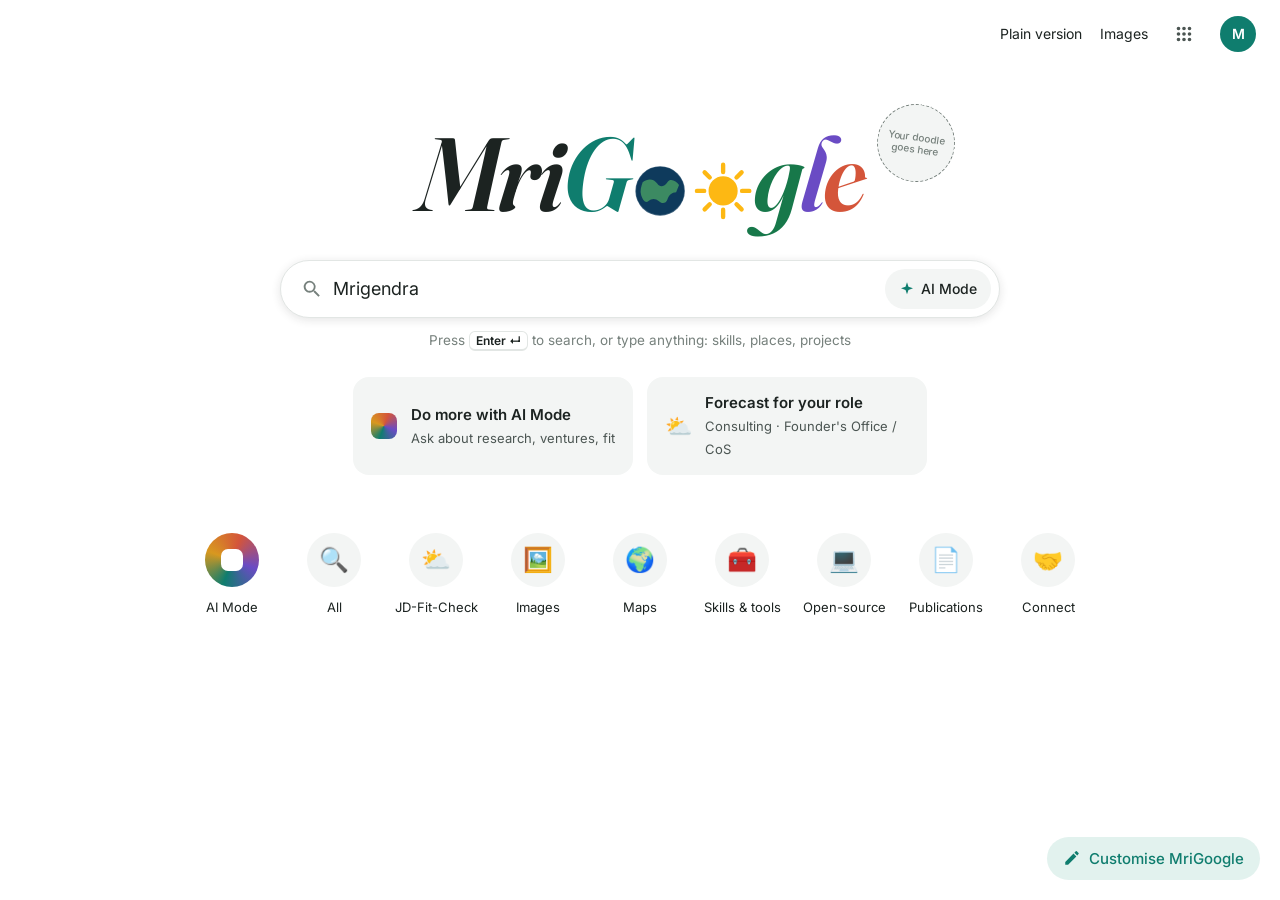
==== commit 1df9798f: "Add Google-style home page: typed name search, doodle slot and section shortcuts Co-Authored-By: Cla" ====
--- a/search/index.html
+++ b/search/index.html
@@ -17,7 +17,7 @@
 
 <header class="top">
   <div class="top-row">
-    <a class="logo" href="#all" aria-label="MriGoogle home"><span class="mri">Mri</span><span>G</span><span>o</span><span>o</span><span>g</span><span>l</span><span>e</span></a>
+    <a class="logo" href="#home" aria-label="MriGoogle home"><span class="mri">Mri</span><span>G</span><span>o</span><span>o</span><span>g</span><span>l</span><span>e</span></a>
     <form class="searchbar" id="searchForm" role="search" autocomplete="off">
       <svg viewBox="0 0 24 24" aria-hidden="true"><path d="M15.5 14h-.8l-.3-.3A6.5 6.5 0 1 0 9.5 16a6.5 6.5 0 0 0 4.2-1.6l.3.3v.8l5 5 1.5-1.5-5-5Zm-6 0a4.5 4.5 0 1 1 0-9 4.5 4.5 0 0 1 0 9Z"/></svg>
       <input id="q" aria-label="Search Mrigendra's work" role="combobox" aria-expanded="false" aria-controls="suggest" aria-autocomplete="list">
@@ -48,6 +48,44 @@
 </header>
 
 <main id="main">
+  <!-- HOME (Google-style start page) -->
+  <section class="tab home" id="tab-home" aria-label="Home" hidden>
+    <div class="home-top">
+      <a href="#" id="homePlain">Plain version</a>
+      <a href="#images">Images</a>
+      <div class="apps-wrap">
+        <button class="icon-btn apps-btn" id="appsBtn" aria-label="All sections" aria-expanded="false" aria-controls="appsMenu">
+          <svg viewBox="0 0 24 24" aria-hidden="true"><path d="M6 8a2 2 0 1 0 0-4 2 2 0 0 0 0 4Zm6 0a2 2 0 1 0 0-4 2 2 0 0 0 0 4Zm6 0a2 2 0 1 0 0-4 2 2 0 0 0 0 4ZM6 14a2 2 0 1 0 0-4 2 2 0 0 0 0 4Zm6 0a2 2 0 1 0 0-4 2 2 0 0 0 0 4Zm6 0a2 2 0 1 0 0-4 2 2 0 0 0 0 4ZM6 20a2 2 0 1 0 0-4 2 2 0 0 0 0 4Zm6 0a2 2 0 1 0 0-4 2 2 0 0 0 0 4Zm6 0a2 2 0 1 0 0-4 2 2 0 0 0 0 4Z"/></svg>
+        </button>
+        <div class="apps-menu" id="appsMenu" hidden></div>
+      </div>
+      <a class="avatar" href="#connect" aria-label="Connect with Mrigendra">M</a>
+    </div>
+
+    <div class="home-center">
+      <a class="doodle" href="#maps" title="Today's doodle: Bhopal → Guwahati → Fredericton → Canberra → Gurugram" aria-label="MriGoogle doodle. Opens the map tour">
+        <span class="mri">Mri</span><span class="dl g1">G</span><span class="dl orb globe" aria-hidden="true"><svg viewBox="0 0 40 40"><circle cx="20" cy="20" r="17" fill="#0e3a5c"/><path d="M8 14c4-3 8-2 10 1s5 2 7-1 6-1 8 2l-2 5c-3 0-5 2-6 5s-4 3-6 1-5-2-7 0-4-1-5-4 0-6 1-9Z" fill="#3c8a62"/><ellipse cx="20" cy="20" rx="17" ry="17" fill="none" stroke="#fff3" stroke-width="1"/></svg></span><span class="dl orb sun" aria-hidden="true"><svg viewBox="0 0 40 40"><g class="rays" stroke="#FDB813" stroke-width="3" stroke-linecap="round"><path d="M20 2v5M20 33v5M2 20h5M33 20h5M7.3 7.3l3.5 3.5M29.2 29.2l3.5 3.5M7.3 32.7l3.5-3.5M29.2 10.8l3.5-3.5"/></g><circle cx="20" cy="20" r="10" fill="#FDB813"/></svg></span><span class="dl g4">g</span><span class="dl g5">l</span><span class="dl g6">e</span>
+        <span class="doodle-photo" aria-hidden="true">Your doodle<br>goes here</span>
+      </a>
+
+      <form class="home-search" id="homeForm" role="search" autocomplete="off">
+        <svg viewBox="0 0 24 24" aria-hidden="true"><path d="M15.5 14h-.8l-.3-.3A6.5 6.5 0 1 0 9.5 16a6.5 6.5 0 0 0 4.2-1.6l.3.3v.8l5 5 1.5-1.5-5-5Zm-6 0a4.5 4.5 0 1 1 0-9 4.5 4.5 0 0 1 0 9Z"/></svg>
+        <input id="homeQ" aria-label="Search Mrigendra's work" aria-describedby="enterHint">
+        <button type="button" class="ai-pill" id="homeAi"><svg viewBox="0 0 24 24" aria-hidden="true"><path d="M12 2l2.2 6.6L21 11l-6.8 2.4L12 20l-2.2-6.6L3 11l6.8-2.4z"/></svg><span>AI Mode</span></button>
+      </form>
+      <p class="enter-hint" id="enterHint">Press <kbd>Enter ↵</kbd> to search, or type anything: skills, places, projects</p>
+
+      <div class="home-cards">
+        <a class="home-card" href="#ai"><span class="hc-ic ai-dot" aria-hidden="true"></span><span><b>Do more with AI Mode</b><small>Ask about research, ventures, fit</small></span></a>
+        <a class="home-card" href="#fit"><span class="hc-ic" aria-hidden="true">⛅</span><span><b>Forecast for your role</b><small>Consulting · Founder's Office / CoS</small></span></a>
+      </div>
+
+      <nav class="shortcuts" id="shortcuts" aria-label="Sections"></nav>
+    </div>
+
+    <button class="customise" id="customiseBtn"><svg viewBox="0 0 24 24" aria-hidden="true"><path d="M3 17.2V21h3.8L17.8 9.9l-3.8-3.8L3 17.2Zm17.7-10.4a1 1 0 0 0 0-1.4l-2.3-2.3a1 1 0 0 0-1.4 0l-1.8 1.8 3.8 3.8 1.7-1.9Z"/></svg>Customise MriGoogle</button>
+  </section>
+
   <!-- AI MODE -->
   <section class="tab" id="tab-ai" aria-label="AI Mode" hidden>
     <div class="aimode">
--- a/search/styles.css
+++ b/search/styles.css
@@ -345,6 +345,70 @@
 .v-list .n{width:24px;height:24px;border-radius:50%;background:var(--coral);color:#fff;display:grid;place-items:center;font-size:12px;font-weight:600;flex:none}
 .v-list small{display:block;color:var(--muted);font-size:12px}
 
+/* HOME */
+body.home-on .top,body.home-on .foot{display:none}
+.home{min-height:100vh;display:flex;flex-direction:column;position:relative;background:var(--bg)}
+.home-top{display:flex;justify-content:flex-end;align-items:center;gap:18px;padding:16px 24px;font-size:14px}
+.home-top > a{color:var(--ink);text-decoration:none}
+.home-top > a:hover{text-decoration:underline}
+.apps-wrap{position:relative}
+.apps-btn svg{width:22px;height:22px}
+.apps-menu{position:absolute;right:0;top:44px;z-index:40;background:var(--card);border:1px solid var(--line);border-radius:22px;padding:14px;display:grid;grid-template-columns:repeat(3,96px);gap:4px;box-shadow:0 8px 28px rgba(0,0,0,.18)}
+.apps-menu[hidden]{display:none}
+.apps-menu a{display:grid;justify-items:center;gap:6px;padding:10px 4px;border-radius:14px;color:var(--ink);text-decoration:none;font-size:12.5px;text-align:center}
+.apps-menu a:hover{background:var(--bg-2)}
+.apps-menu .sc-ic{width:40px;height:40px;font-size:18px}
+.avatar{width:36px;height:36px;border-radius:50%;background:var(--accent);color:#fff!important;display:grid;place-items:center;font-weight:600;text-decoration:none!important}
+.home-center{flex:1;display:flex;flex-direction:column;align-items:center;padding:6vh 20px 80px}
+.doodle{position:relative;display:flex;align-items:baseline;font:600 italic clamp(56px,10vw,104px)/1 var(--serif);letter-spacing:-.03em;text-decoration:none!important;margin-bottom:34px}
+.doodle .mri{color:var(--ink)}
+.doodle .g1{color:var(--accent)} .doodle .g4{color:var(--green)} .doodle .g5{color:var(--violet)} .doodle .g6{color:var(--coral)}
+.doodle .orb{display:inline-block;width:.56em;height:.56em;margin:0 .02em;align-self:flex-end;transform:translateY(-.06em)}
+.doodle .orb svg{width:100%;height:100%;display:block}
+.doodle .globe svg{animation:spin 18s linear infinite}
+.doodle .sun .rays{transform-origin:20px 20px;animation:spin 12s linear infinite}
+@keyframes spin{to{transform:rotate(360deg)}}
+.doodle .dl{display:inline-block;transition:transform .25s}
+.doodle:hover .dl{transform:translateY(-6px)}
+.doodle:hover .dl:nth-child(odd){transform:translateY(-3px)}
+.doodle-photo{position:absolute;right:-92px;top:-18px;width:78px;height:78px;border-radius:50%;border:1.5px dashed var(--muted);display:grid;place-items:center;text-align:center;font:500 10px/1.2 var(--sans);color:var(--muted);letter-spacing:0;transform:rotate(8deg);background:var(--bg-2)}
+.home-search{display:flex;align-items:center;gap:10px;width:min(720px,100%);height:58px;padding:0 8px 0 20px;background:var(--card);border:1px solid var(--line);border-radius:30px;box-shadow:0 2px 10px rgba(32,33,36,.12)}
+.home-search:focus-within{box-shadow:0 2px 16px rgba(32,33,36,.22);border-color:transparent}
+.home-search > svg{width:22px;height:22px;fill:var(--muted);flex:none}
+.home-search input{flex:1;border:0;background:transparent;font-size:18px;outline:none;min-width:0}
+.ai-pill{display:inline-flex;align-items:center;gap:6px;border:0;border-radius:999px;background:var(--bg-2);padding:9px 14px;font-weight:500;font-size:14px}
+.ai-pill svg{width:16px;height:16px;fill:var(--accent)}
+.ai-pill:hover{background:var(--accent-soft)}
+.enter-hint{margin-top:12px;font-size:13.5px;color:var(--muted);text-align:center}
+.enter-hint kbd{font:600 12px var(--sans);border:1px solid var(--line);border-bottom-width:2px;border-radius:6px;padding:1px 6px;color:var(--ink);background:var(--card)}
+.enter-hint.pulse kbd{animation:pulse 1.6s ease-in-out infinite}
+@keyframes pulse{50%{border-color:var(--accent);color:var(--accent)}}
+.home-cards{display:grid;grid-template-columns:repeat(2,minmax(0,280px));gap:14px;margin-top:26px}
+.home-card{display:flex;gap:14px;align-items:center;background:var(--bg-2);border-radius:16px;padding:14px 18px;color:var(--ink);text-decoration:none!important;transition:background .15s}
+.home-card:hover{background:var(--accent-soft)}
+.home-card b{display:block;font-weight:600;font-size:15px}
+.home-card small{color:var(--ink-2);font-size:13px}
+.hc-ic{width:26px;height:26px;border-radius:8px;font-size:22px;line-height:26px;text-align:center;flex:none}
+.shortcuts{display:grid;grid-template-columns:repeat(9,96px);gap:6px;margin-top:46px;justify-content:center}
+.shortcuts a{display:grid;justify-items:center;gap:10px;padding:12px 4px;border-radius:14px;color:var(--ink);text-decoration:none!important;font-size:13px;text-align:center;transition:background .15s}
+.shortcuts a:hover{background:var(--bg-2)}
+.sc-ic{width:54px;height:54px;border-radius:50%;background:var(--bg-2);display:grid;place-items:center;font-size:24px;transition:transform .15s}
+.shortcuts a:hover .sc-ic{transform:scale(1.06)}
+.sc-ic.ai{background:conic-gradient(from 200deg,var(--accent),var(--amber),var(--coral),var(--violet),var(--accent))}
+.sc-ic.ai i{width:22px;height:22px;border-radius:7px;background:var(--card)}
+.customise{position:absolute;right:20px;bottom:20px;display:inline-flex;align-items:center;gap:8px;border:0;border-radius:999px;background:var(--accent-soft);color:var(--accent);padding:10px 16px;font-weight:500}
+.customise svg{width:18px;height:18px;fill:currentColor}
+@media (max-width:980px){.shortcuts{grid-template-columns:repeat(5,88px)}.doodle-photo{display:none}}
+@media (max-width:560px){
+  .shortcuts{grid-template-columns:repeat(3,96px)}
+  .home-cards{grid-template-columns:1fr;width:100%}
+  .home-search{height:52px}
+  .home-search input{font-size:16px}
+  .ai-pill{padding:10px}
+  .ai-pill span{display:none}
+  .customise{position:static;margin:0 auto 24px}
+}
+
 /* PLAIN */
 #plain{max-width:780px;margin:0 auto;padding:32px 20px 64px}
 #plain h1{font:600 34px var(--serif)}
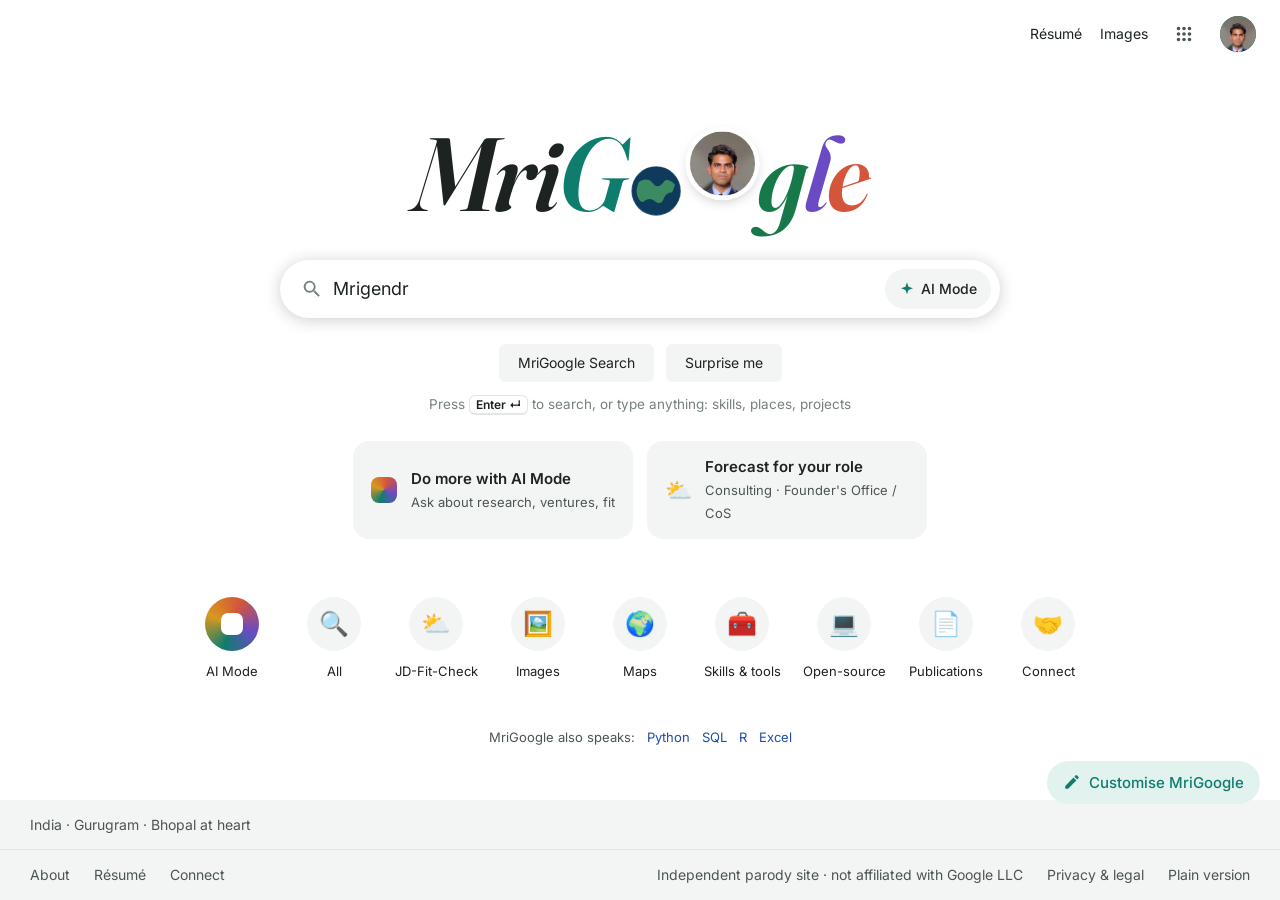
==== commit 9faaa0c7: "Add photos, google.com-style home with headshot doodle, legal notice, contact details and résumé PDF" ====
--- a/search/index.html
+++ b/search/index.html
@@ -7,6 +7,11 @@
 <meta name="description" content="Mrigendra Singh Chauhan: research in 3 countries, Springer-published, founder of EIKCAI. Targeting Consulting and Founder's Office / Chief of Staff roles. Ask the AI, or check the forecast for your role.">
 <meta property="og:title" content="Mrigendra Singh Chauhan · Making the complex simple">
 <meta property="og:description" content="Research in 3 countries · Springer-published · Founded EIKCAI (₹1.3L in 40 days) · Masters' Union PGP">
+<meta name="theme-color" content="#ffffff">
+<meta property="og:type" content="website">
+<meta property="og:image" content="img/og.jpg">
+<meta name="twitter:card" content="summary_large_image">
+<link rel="icon" href="data:image/svg+xml,%3Csvg xmlns='http://www.w3.org/2000/svg' viewBox='0 0 64 64'%3E%3Crect width='64' height='64' rx='14' fill='%230f7d6e'/%3E%3Ctext x='32' y='45' font-family='Georgia,serif' font-style='italic' font-weight='700' font-size='38' fill='white' text-anchor='middle'%3EM%3C/text%3E%3C/svg%3E">
 <link rel="preconnect" href="https://fonts.googleapis.com">
 <link rel="preconnect" href="https://fonts.gstatic.com" crossorigin>
 <link href="https://fonts.googleapis.com/css2?family=Fraunces:ital,opsz,wght@1,9..144,600;0,9..144,600&family=Inter:wght@400;500;600&display=swap" rel="stylesheet">
@@ -51,7 +56,7 @@
   <!-- HOME (Google-style start page) -->
   <section class="tab home" id="tab-home" aria-label="Home" hidden>
     <div class="home-top">
-      <a href="#" id="homePlain">Plain version</a>
+      <a href="assets/Mrigendra_Singh_Chauhan_Resume.pdf" target="_blank" rel="noopener">Résumé</a>
       <a href="#images">Images</a>
       <div class="apps-wrap">
         <button class="icon-btn apps-btn" id="appsBtn" aria-label="All sections" aria-expanded="false" aria-controls="appsMenu">
@@ -59,13 +64,12 @@
         </button>
         <div class="apps-menu" id="appsMenu" hidden></div>
       </div>
-      <a class="avatar" href="#connect" aria-label="Connect with Mrigendra">M</a>
+      <a class="avatar" href="#connect" aria-label="Connect with Mrigendra"><img src="img/doodle-o.webp" alt="" width="36" height="36"></a>
     </div>
 
     <div class="home-center">
-      <a class="doodle" href="#maps" title="Today's doodle: Bhopal → Guwahati → Fredericton → Canberra → Gurugram" aria-label="MriGoogle doodle. Opens the map tour">
-        <span class="mri">Mri</span><span class="dl g1">G</span><span class="dl orb globe" aria-hidden="true"><svg viewBox="0 0 40 40"><circle cx="20" cy="20" r="17" fill="#0e3a5c"/><path d="M8 14c4-3 8-2 10 1s5 2 7-1 6-1 8 2l-2 5c-3 0-5 2-6 5s-4 3-6 1-5-2-7 0-4-1-5-4 0-6 1-9Z" fill="#3c8a62"/><ellipse cx="20" cy="20" rx="17" ry="17" fill="none" stroke="#fff3" stroke-width="1"/></svg></span><span class="dl orb sun" aria-hidden="true"><svg viewBox="0 0 40 40"><g class="rays" stroke="#FDB813" stroke-width="3" stroke-linecap="round"><path d="M20 2v5M20 33v5M2 20h5M33 20h5M7.3 7.3l3.5 3.5M29.2 29.2l3.5 3.5M7.3 32.7l3.5-3.5M29.2 10.8l3.5-3.5"/></g><circle cx="20" cy="20" r="10" fill="#FDB813"/></svg></span><span class="dl g4">g</span><span class="dl g5">l</span><span class="dl g6">e</span>
-        <span class="doodle-photo" aria-hidden="true">Your doodle<br>goes here</span>
+      <a class="doodle" href="#all" id="doodle" title="Doodle: one Mrigendra, three countries, five stops" aria-label="MriGoogle doodle. Search for Mrigendra Singh Chauhan">
+        <span class="mri">Mri</span><span class="dl g1">G</span><span class="dl orb globe" aria-hidden="true"><svg viewBox="0 0 40 40"><circle cx="20" cy="20" r="17" fill="#0e3a5c"/><path d="M8 14c4-3 8-2 10 1s5 2 7-1 6-1 8 2l-2 5c-3 0-5 2-6 5s-4 3-6 1-5-2-7 0-4-1-5-4 0-6 1-9Z" fill="#3c8a62"/><ellipse cx="20" cy="20" rx="17" ry="17" fill="none" stroke="#fff3" stroke-width="1"/></svg></span><span class="dl orb photo" aria-hidden="true"><img src="img/doodle-o.webp" alt="" width="160" height="160"></span><span class="dl g4">g</span><span class="dl g5">l</span><span class="dl g6">e</span>
       </a>
 
       <form class="home-search" id="homeForm" role="search" autocomplete="off">
@@ -73,6 +77,10 @@
         <input id="homeQ" aria-label="Search Mrigendra's work" aria-describedby="enterHint">
         <button type="button" class="ai-pill" id="homeAi"><svg viewBox="0 0 24 24" aria-hidden="true"><path d="M12 2l2.2 6.6L21 11l-6.8 2.4L12 20l-2.2-6.6L3 11l6.8-2.4z"/></svg><span>AI Mode</span></button>
       </form>
+      <div class="home-btns">
+        <button type="submit" form="homeForm" class="gbtn" id="homeSearchBtn">MriGoogle Search</button>
+        <button type="button" class="gbtn" id="surpriseBtn">Surprise me</button>
+      </div>
       <p class="enter-hint" id="enterHint">Press <kbd>Enter ↵</kbd> to search, or type anything: skills, places, projects</p>
 
       <div class="home-cards">
@@ -81,7 +89,16 @@
       </div>
 
       <nav class="shortcuts" id="shortcuts" aria-label="Sections"></nav>
-    </div>
+      <p class="langline">MriGoogle also speaks: <a href="#skills">Python</a> <a href="#skills">SQL</a> <a href="#skills">R</a> <a href="#skills">Excel</a></p>
+    </div>
+
+    <footer class="home-foot">
+      <div class="hf-top">India · Gurugram · Bhopal at heart</div>
+      <div class="hf-bar">
+        <div><a href="#all">About</a><a href="assets/Mrigendra_Singh_Chauhan_Resume.pdf" target="_blank" rel="noopener">Résumé</a><a href="#connect">Connect</a></div>
+        <div class="hf-legal">Independent parody site · not affiliated with Google LLC<a href="#" data-legal>Privacy &amp; legal</a><a href="#" id="homePlain">Plain version</a></div>
+      </div>
+    </footer>
 
     <button class="customise" id="customiseBtn"><svg viewBox="0 0 24 24" aria-hidden="true"><path d="M3 17.2V21h3.8L17.8 9.9l-3.8-3.8L3 17.2Zm17.7-10.4a1 1 0 0 0 0-1.4l-2.3-2.3a1 1 0 0 0-1.4 0l-1.8 1.8 3.8 3.8 1.7-1.9Z"/></svg>Customise MriGoogle</button>
   </section>
@@ -152,7 +169,7 @@
       </div>
 
       <aside class="kp" aria-label="Knowledge panel">
-        <div class="kp-photo ph">Headshot</div>
+        <div class="kp-photo ph" id="kpPhoto">Headshot</div>
         <div class="kp-body">
           <h2 id="kpName"></h2>
           <p class="kp-sub" id="kpRole"></p>
@@ -222,6 +239,8 @@
   <section class="tab" id="tab-skills" aria-label="Skills and tools" hidden>
     <div class="wide">
       <div class="skill-groups" id="skillGroups"></div>
+      <div class="sec-head"><h2>Certifications</h2></div>
+      <div class="cert-list" id="certs"></div>
       <div class="sec-head"><h2>MBA projects &amp; decks</h2></div>
       <div class="card-grid" id="decks"></div>
     </div>
@@ -251,7 +270,7 @@
   <section class="tab" id="tab-connect" aria-label="Connect" hidden>
     <div class="wide connect">
       <div class="contact-card">
-        <div class="ph cc-photo">Headshot</div>
+        <div class="ph cc-photo" id="ccPhoto">Headshot</div>
         <h2>Let's talk.</h2>
         <p>Full-time: Consulting, Founder's Office / Chief of Staff. Part-time: side projects below.</p>
         <div class="cc-links" id="ccLinks"></div>
@@ -276,13 +295,25 @@
   <section id="plain" hidden aria-label="Plain résumé"></section>
 </main>
 
+<button class="legal-badge" data-legal aria-haspopup="dialog">ⓘ Parody site · not affiliated with Google</button>
+
+<dialog class="legal" id="legal" aria-labelledby="legalTitle">
+  <h2 id="legalTitle">About this site</h2>
+  <p><b>MriGoogle</b> is an independent personal résumé website by Mrigendra Singh Chauhan, made as a parody and homage to the look and feel of a search engine.</p>
+  <p>It is <b>not affiliated with, endorsed by, sponsored by or connected to Google LLC</b>. “Google” and related names and marks are trademarks of Google LLC and are mentioned only for parody and identification. This site uses its own wordmark, icons, fonts and code, and no Google service or data.</p>
+  <p>Other names (Springer, ANU, UNB, IIT Guwahati, Masters' Union, Bloomberg and others) belong to their owners and appear only to describe the author's own education, work and achievements.</p>
+  <p><b>Privacy:</b> no analytics and no cookies. Your light/dark choice is stored in your own browser only.</p>
+  <p>Photos belong to their owners. To request a change or removal, email <a href="mailto:mrigendra.chauhan2028@mastersunion.org">mrigendra.chauhan2028@mastersunion.org</a>.</p>
+  <form method="dialog"><button class="pill solid">Close</button></form>
+</dialog>
+
 <div class="lightbox" id="lightbox" hidden role="dialog" aria-modal="true" aria-label="Photo">
   <div class="lb-inner"><button class="icon-btn lb-close" id="lbClose" aria-label="Close">✕</button><div id="lbBody"></div></div>
 </div>
 
 <footer class="foot">
   <span>Bhopal → Guwahati → Fredericton → Canberra → Gurugram</span>
-  <span>A personal résumé site. Inspired by, not affiliated with, Google.</span>
+  <span>Independent parody site · not affiliated with, endorsed by or sponsored by Google LLC · <a href="#" data-legal>Privacy &amp; legal</a></span>
 </footer>
 
 <script src="vendor/d3.min.js"></script>
--- a/search/styles.css
+++ b/search/styles.css
@@ -450,3 +450,56 @@
   .wx-switch button{min-width:0;flex:1}
   #plainBtn{display:none}
 }
+
+/* ---------- photos ---------- */
+.avatar img{width:100%;height:100%;border-radius:50%;object-fit:cover;display:block}
+.avatar{overflow:hidden;background:var(--accent)}
+.kp-photo,.cc-photo{padding:0;overflow:hidden}
+.kp-photo img,.cc-photo img,.stop .ph img,.v-card .ph img,.strip img,.img-grid img{width:100%;height:100%;object-fit:cover;display:block}
+.stop .ph,.v-card .ph{padding:0;overflow:hidden}
+.img-grid figure .ph,.img-grid figure > img{width:100%}
+.img-grid figure > img{height:auto;object-fit:contain}
+.img-grid figure:nth-child(n) > img{height:auto}
+.lb-inner img{height:auto}
+
+/* ---------- google.com-style home ---------- */
+.doodle .photo{width:.62em;height:.62em;margin:0 .03em;border-radius:50%;overflow:hidden;box-shadow:0 0 0 .045em var(--card),0 .04em .12em rgba(0,0,0,.28);transform:translateY(-.1em);background:var(--bg-2)}
+.doodle .photo img{width:100%;height:100%;object-fit:cover;display:block}
+.doodle:hover .photo{transform:translateY(-.18em) rotate(-6deg);transition:transform .25s}
+.doodle .orb.photo{align-self:center}
+.home-btns{display:flex;gap:12px;margin-top:26px}
+.gbtn{background:var(--bg-2);border:1px solid var(--bg-2);border-radius:6px;padding:0 18px;height:38px;font-size:14px;color:var(--ink);transition:box-shadow .12s,border-color .12s}
+.gbtn:hover{box-shadow:0 1px 1px rgba(0,0,0,.18);border-color:var(--line)}
+.gbtn:focus-visible{outline:2px solid var(--accent)}
+.langline{margin-top:34px;font-size:13px;color:var(--ink-2)}
+.langline a{margin-left:8px;color:var(--link)}
+.home-center{padding-bottom:40px}
+.home-foot{background:var(--bg-2);color:var(--ink-2);font-size:14px;margin-top:auto}
+.hf-top{padding:14px 30px;border-bottom:1px solid var(--line)}
+.hf-bar{display:flex;justify-content:space-between;flex-wrap:wrap;gap:8px 24px;padding:14px 30px}
+.hf-bar a{color:var(--ink-2);margin-right:24px}
+.hf-bar a:last-child{margin-right:0}
+.hf-legal{display:flex;flex-wrap:wrap;gap:6px 24px;align-items:center}
+.hf-legal a{margin-right:0}
+.customise{bottom:96px}
+@media (max-width:560px){.home-btns{flex-wrap:wrap;justify-content:center}.hf-top,.hf-bar{padding-left:16px;padding-right:16px}.customise{bottom:auto}}
+
+/* ---------- legal corner notice ---------- */
+.legal-badge{position:fixed;left:12px;bottom:12px;z-index:35;border:1px solid var(--line);background:var(--card);color:var(--muted);border-radius:999px;padding:5px 12px;font-size:11.5px;box-shadow:0 1px 6px rgba(0,0,0,.1)}
+.legal-badge:hover{color:var(--ink)}
+body.home-on .legal-badge{display:none}
+dialog.legal{border:1px solid var(--line);border-radius:20px;padding:24px 26px;max-width:540px;width:calc(100% - 32px);background:var(--card);color:var(--ink);margin:auto}
+dialog.legal::backdrop{background:rgba(0,0,0,.5)}
+dialog.legal h2{font:600 22px var(--serif);margin-bottom:10px}
+dialog.legal p{font-size:14px;color:var(--ink-2);margin-bottom:10px}
+dialog.legal form{margin-top:14px}
+.foot a{color:var(--muted);text-decoration:underline}
+body.ai-on .foot{display:flex}
+@media (max-width:900px){.legal-badge{position:static;display:block;margin:0 16px 12px;width:fit-content}}
+.cert-list{display:grid;grid-template-columns:repeat(auto-fill,minmax(260px,1fr));gap:10px}
+.cert{border:1px solid var(--line);border-radius:12px;padding:12px 14px;display:grid;gap:2px;background:var(--card)}
+.cert b{font-size:14.5px;font-weight:600}
+.cert span{font-size:13px;color:var(--ink-2)}
+.cert small{font-size:12px;color:var(--muted)}
+/* the hidden attribute must always win over display rules (home, dialogs, panels) */
+[hidden]{display:none!important}
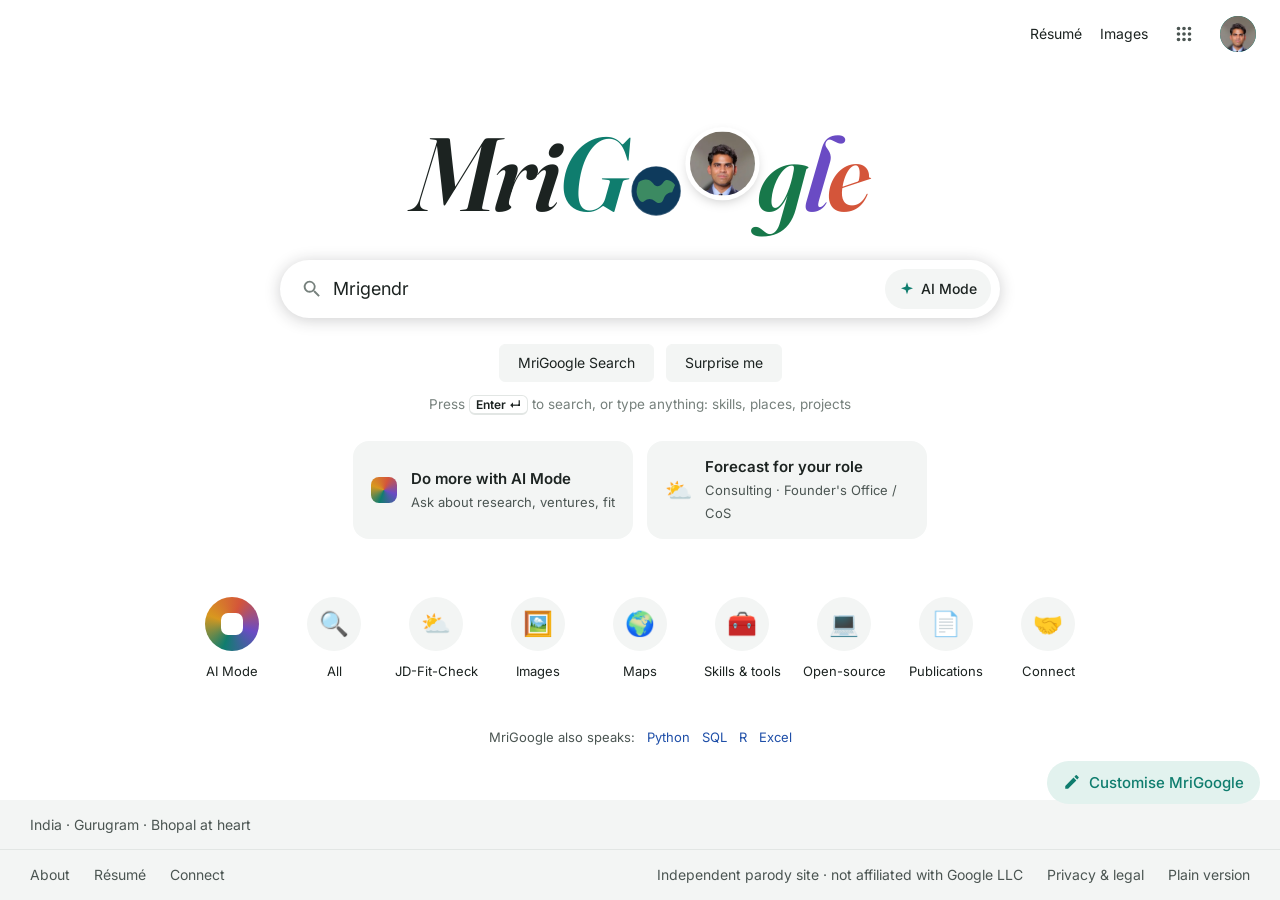
==== commit 6a596377: "Live Claude for AI Mode and JD forecast with scripted fallback; copy buttons and résumé download for" ====
--- a/search/index.html
+++ b/search/index.html
@@ -56,7 +56,7 @@
   <!-- HOME (Google-style start page) -->
   <section class="tab home" id="tab-home" aria-label="Home" hidden>
     <div class="home-top">
-      <a href="assets/Mrigendra_Singh_Chauhan_Resume.pdf" target="_blank" rel="noopener">Résumé</a>
+      <a href="assets/Mrigendra_Singh_Chauhan_Resume.pdf" target="_blank" rel="noopener" data-resume>Résumé</a>
       <a href="#images">Images</a>
       <div class="apps-wrap">
         <button class="icon-btn apps-btn" id="appsBtn" aria-label="All sections" aria-expanded="false" aria-controls="appsMenu">
@@ -95,7 +95,7 @@
     <footer class="home-foot">
       <div class="hf-top">India · Gurugram · Bhopal at heart</div>
       <div class="hf-bar">
-        <div><a href="#all">About</a><a href="assets/Mrigendra_Singh_Chauhan_Resume.pdf" target="_blank" rel="noopener">Résumé</a><a href="#connect">Connect</a></div>
+        <div><a href="#all">About</a><a href="assets/Mrigendra_Singh_Chauhan_Resume.pdf" target="_blank" rel="noopener" data-resume>Résumé</a><a href="#connect">Connect</a></div>
         <div class="hf-legal">Independent parody site · not affiliated with Google LLC<a href="#" data-legal>Privacy &amp; legal</a><a href="#" id="homePlain">Plain version</a></div>
       </div>
     </footer>
@@ -116,12 +116,13 @@
       </div>
       <form class="ai-input" id="aiForm">
         <input id="aiInput" placeholder="Ask Mrigendra's AI" aria-label="Ask Mrigendra's AI">
+        <button type="button" class="pill" id="aiStop" hidden>Stop</button>
         <button type="button" class="pill" id="aiNew">New chat</button>
         <button class="send" type="submit" aria-label="Send">
           <svg viewBox="0 0 24 24" aria-hidden="true"><path d="M3 20.5 21 12 3 3.5v6.6L15 12 3 13.9z"/></svg>
         </button>
       </form>
-      <p class="ai-foot">Sample · scripted answers from résumé notes. The live version uses an AI model limited to the same sources.</p>
+      <p class="ai-foot" id="aiNote">Sample · scripted answers from résumé notes. The live version uses an AI model limited to the same sources.</p>
     </div>
   </section>
 
@@ -197,8 +198,10 @@
           <button class="pill solid" id="jdBtn">Run forecast</button>
           <button class="pill" data-ex="strong">Strong-fit JD</button>
           <button class="pill" data-ex="weak">Weak-fit JD</button>
-        </div>
-        <p class="fineprint">Sample uses keyword matching. The final build reads the JD with an AI model, using only my résumé as evidence.</p>
+          <button class="pill" id="jdStop" hidden>Stop</button>
+        </div>
+        <p class="jd-status" id="jdStatus" role="status" aria-live="polite" hidden></p>
+        <p class="fineprint" id="jdNote">Sample uses keyword matching. The final build reads the JD with an AI model, using only my résumé as evidence.</p>
       </aside>
     </div>
   </section>
@@ -285,7 +288,7 @@
             <label>Project type<select id="bType"></select></label>
           </div>
           <label>What do you need?<textarea id="bText" required placeholder="Goal, timeline, and what a great outcome looks like."></textarea></label>
-          <button class="pill solid" type="submit">Open in email →</button>
+          <div class="brief-actions"><button class="pill solid" type="submit" id="briefCopy">Copy brief</button><a class="pill" id="briefMail" href="mailto:mrigendra.chauhan2028@mastersunion.org">Open in email ↗</a></div>
         </form>
       </div>
     </div>
@@ -294,6 +297,8 @@
   <!-- PLAIN -->
   <section id="plain" hidden aria-label="Plain résumé"></section>
 </main>
+
+<div class="toast" id="toast" role="status" aria-live="polite" hidden></div>
 
 <button class="legal-badge" data-legal aria-haspopup="dialog">ⓘ Parody site · not affiliated with Google</button>
 
@@ -320,6 +325,7 @@
 <script src="vendor/topojson-client.min.js"></script>
 <script src="vendor/world-110m.js"></script>
 <script src="data.js"></script>
+<script src="resume-text.js"></script>
 <script src="app.js"></script>
 </body>
 </html>
--- a/search/styles.css
+++ b/search/styles.css
@@ -1,19 +1,19 @@
 :root{
   --bg:#ffffff; --bg-2:#f3f5f4; --card:#ffffff; --ink:#1c2321; --ink-2:#4b5552; --muted:#76807c;
   --line:#e2e6e4; --link:#1f4fa8; --green:#17784a; --mark:#fff1c2;
-  --accent:#0f7d6e; --accent-soft:#e2f2ee; --coral:#d4553a; --amber:#d8981f; --violet:#6a4bc4;
+  --accent:#0f7d6e; --on-accent:#ffffff; --accent-soft:#e2f2ee; --coral:#d4553a; --amber:#d8981f; --violet:#6a4bc4;
   --sky-1:#4a90c9; --sky-2:#7cb8e2; --space:#0b1020;
   --gutter:196px;
   --sans:'Inter',system-ui,-apple-system,Segoe UI,Roboto,Arial,sans-serif; --serif:'Fraunces',Georgia,serif;
 }
 @media (prefers-color-scheme:dark){:root:not([data-theme="light"]){
-  --bg:#151918; --bg-2:#1d2321; --card:#1d2321; --ink:#e8ecea; --ink-2:#b6bfbb; --muted:#8c9692;
+  color-scheme:dark; --bg:#151918; --bg-2:#1d2321; --card:#1d2321; --ink:#e8ecea; --ink-2:#b6bfbb; --muted:#8c9692;
   --line:#2e3633; --link:#8ab4f8; --green:#6fcf97; --mark:#4a3f12;
-  --accent:#5fd0bc; --accent-soft:#1d3531; --sky-1:#1e3a5c; --sky-2:#2e5a85;}}
+  --accent:#5fd0bc; --on-accent:#0b1513; --accent-soft:#1d3531; --sky-1:#1e3a5c; --sky-2:#2e5a85;}}
 :root[data-theme="dark"]{
-  --bg:#151918; --bg-2:#1d2321; --card:#1d2321; --ink:#e8ecea; --ink-2:#b6bfbb; --muted:#8c9692;
+  color-scheme:dark; --bg:#151918; --bg-2:#1d2321; --card:#1d2321; --ink:#e8ecea; --ink-2:#b6bfbb; --muted:#8c9692;
   --line:#2e3633; --link:#8ab4f8; --green:#6fcf97; --mark:#4a3f12;
-  --accent:#5fd0bc; --accent-soft:#1d3531; --sky-1:#1e3a5c; --sky-2:#2e5a85;}
+  --accent:#5fd0bc; --on-accent:#0b1513; --accent-soft:#1d3531; --sky-1:#1e3a5c; --sky-2:#2e5a85;}
 
 *{box-sizing:border-box;margin:0;padding:0}
 body{background:var(--bg);color:var(--ink);font:15px/1.55 var(--sans);-webkit-font-smoothing:antialiased}
@@ -29,7 +29,7 @@
 .ph{background:var(--bg-2);display:grid;place-items:center;font-size:12px;color:var(--muted);border:1px dashed var(--line);text-align:center;padding:6px}
 
 /* header */
-.top{position:sticky;top:0;z-index:30;background:var(--bg);border-bottom:1px solid var(--line)}
+.top{position:sticky;top:env(safe-area-inset-top,0px);z-index:30;background:var(--bg);border-bottom:1px solid var(--line)}
 .top-row{display:flex;align-items:center;gap:22px;padding:18px 24px 6px}
 .logo{font:600 italic 30px/1 var(--serif);letter-spacing:-.02em;text-decoration:none!important;flex:none;width:150px}
 .logo .mri{color:var(--ink);margin-right:1px}
@@ -53,7 +53,7 @@
 .pill{border:1px solid var(--line);background:var(--card);border-radius:999px;padding:7px 14px;font-size:13.5px;font-weight:500;color:var(--ink);transition:transform .12s,background .15s;display:inline-flex;align-items:center;gap:6px;text-decoration:none!important;white-space:nowrap}
 .pill:hover{background:var(--bg-2)}
 .pill:active{transform:scale(.97)}
-.pill.solid{background:var(--accent);border-color:var(--accent);color:#fff}
+.pill.solid{background:var(--accent);border-color:var(--accent);color:var(--on-accent)}
 :root[data-theme="dark"] .pill.solid{color:#0b1513}
 @media (prefers-color-scheme:dark){:root:not([data-theme="light"]) .pill.solid{color:#0b1513}}
 .icon-btn{width:36px;height:36px;border-radius:50%;border:0;background:transparent;display:grid;place-items:center}
@@ -174,7 +174,7 @@
 .ai-input{position:sticky;bottom:12px;display:flex;align-items:center;gap:8px;background:var(--card);border:1px solid var(--line);border-radius:28px;padding:8px 8px 8px 20px;box-shadow:0 2px 14px rgba(0,0,0,.08)}
 .ai-input input{flex:1;border:0;background:transparent;font-size:16px;outline:none;min-width:0;padding:8px 0}
 .send{width:42px;height:42px;border-radius:50%;border:0;background:var(--accent);display:grid;place-items:center;flex:none}
-.send svg{width:20px;height:20px;fill:#fff}
+.send svg{width:20px;height:20px;fill:var(--on-accent)}
 .ai-foot{text-align:center;font-size:12px;color:var(--muted);margin-top:10px}
 
 /* JD-FIT-CHECK (weather) */
@@ -358,7 +358,7 @@
 .apps-menu a{display:grid;justify-items:center;gap:6px;padding:10px 4px;border-radius:14px;color:var(--ink);text-decoration:none;font-size:12.5px;text-align:center}
 .apps-menu a:hover{background:var(--bg-2)}
 .apps-menu .sc-ic{width:40px;height:40px;font-size:18px}
-.avatar{width:36px;height:36px;border-radius:50%;background:var(--accent);color:#fff!important;display:grid;place-items:center;font-weight:600;text-decoration:none!important}
+.avatar{width:36px;height:36px;border-radius:50%;background:var(--accent);color:var(--on-accent)!important;display:grid;place-items:center;font-weight:600;text-decoration:none!important}
 .home-center{flex:1;display:flex;flex-direction:column;align-items:center;padding:6vh 20px 80px}
 .doodle{position:relative;display:flex;align-items:baseline;font:600 italic clamp(56px,10vw,104px)/1 var(--serif);letter-spacing:-.03em;text-decoration:none!important;margin-bottom:34px}
 .doodle .mri{color:var(--ink)}
@@ -485,7 +485,7 @@
 @media (max-width:560px){.home-btns{flex-wrap:wrap;justify-content:center}.hf-top,.hf-bar{padding-left:16px;padding-right:16px}.customise{bottom:auto}}
 
 /* ---------- legal corner notice ---------- */
-.legal-badge{position:fixed;left:12px;bottom:12px;z-index:35;border:1px solid var(--line);background:var(--card);color:var(--muted);border-radius:999px;padding:5px 12px;font-size:11.5px;box-shadow:0 1px 6px rgba(0,0,0,.1)}
+.legal-badge{position:fixed;left:12px;bottom:calc(12px + env(safe-area-inset-bottom,0px));z-index:35;border:1px solid var(--line);background:var(--card);color:var(--muted);border-radius:999px;padding:5px 12px;font-size:11.5px;box-shadow:0 1px 6px rgba(0,0,0,.1)}
 .legal-badge:hover{color:var(--ink)}
 body.home-on .legal-badge{display:none}
 dialog.legal{border:1px solid var(--line);border-radius:20px;padding:24px 26px;max-width:540px;width:calc(100% - 32px);background:var(--card);color:var(--ink);margin:auto}
@@ -503,3 +503,19 @@
 .cert small{font-size:12px;color:var(--muted)}
 /* the hidden attribute must always win over display rules (home, dialogs, panels) */
 [hidden]{display:none!important}
+
+/* ---------- live answers, copy buttons, toast ---------- */
+body::before{content:"";position:fixed;inset:0 0 auto;height:env(safe-area-inset-top,0px);background:var(--bg);z-index:60}
+.turn-a .txt{white-space:pre-wrap;overflow-wrap:anywhere}
+.turn-a .txt.thinking{color:var(--muted)}
+.jd-status{margin-top:12px;font-size:13.5px;color:var(--ink-2)}
+.cc-row{display:grid;grid-template-columns:1fr auto;align-items:center;gap:2px 10px;padding:10px 0;border-bottom:1px solid var(--line);font-size:14.5px}
+.cc-links a.cc-val{grid-column:1/-1;grid-row:2;display:block;padding:0;border:0;text-align:left;color:var(--ink-2);font-size:13.5px;overflow-wrap:anywhere;user-select:all}
+.copy{flex:none;border:1px solid var(--line);background:var(--card);border-radius:999px;padding:3px 10px;font-size:12px;color:var(--ink)}
+.copy:hover{border-color:var(--accent);color:var(--accent)}
+.brief-actions{display:flex;gap:10px;flex-wrap:wrap}
+.toast{position:fixed;left:50%;transform:translateX(-50%);bottom:calc(24px + env(safe-area-inset-bottom,0px));z-index:70;background:var(--ink);color:var(--bg);padding:10px 18px;border-radius:999px;font-size:14px;box-shadow:0 4px 18px rgba(0,0,0,.25);max-width:calc(100% - 32px);text-align:center}
+.wx-loading{padding:48px 24px;text-align:center;color:var(--ink-2)}
+.wx-loading b{display:block;font:600 20px var(--serif);color:var(--ink);margin-bottom:6px}
+.wx-loading .spin{width:34px;height:34px;border-radius:50%;border:3px solid var(--line);border-top-color:var(--accent);margin:0 auto 14px;animation:spin2 1s linear infinite}
+@keyframes spin2{to{transform:rotate(360deg)}}
